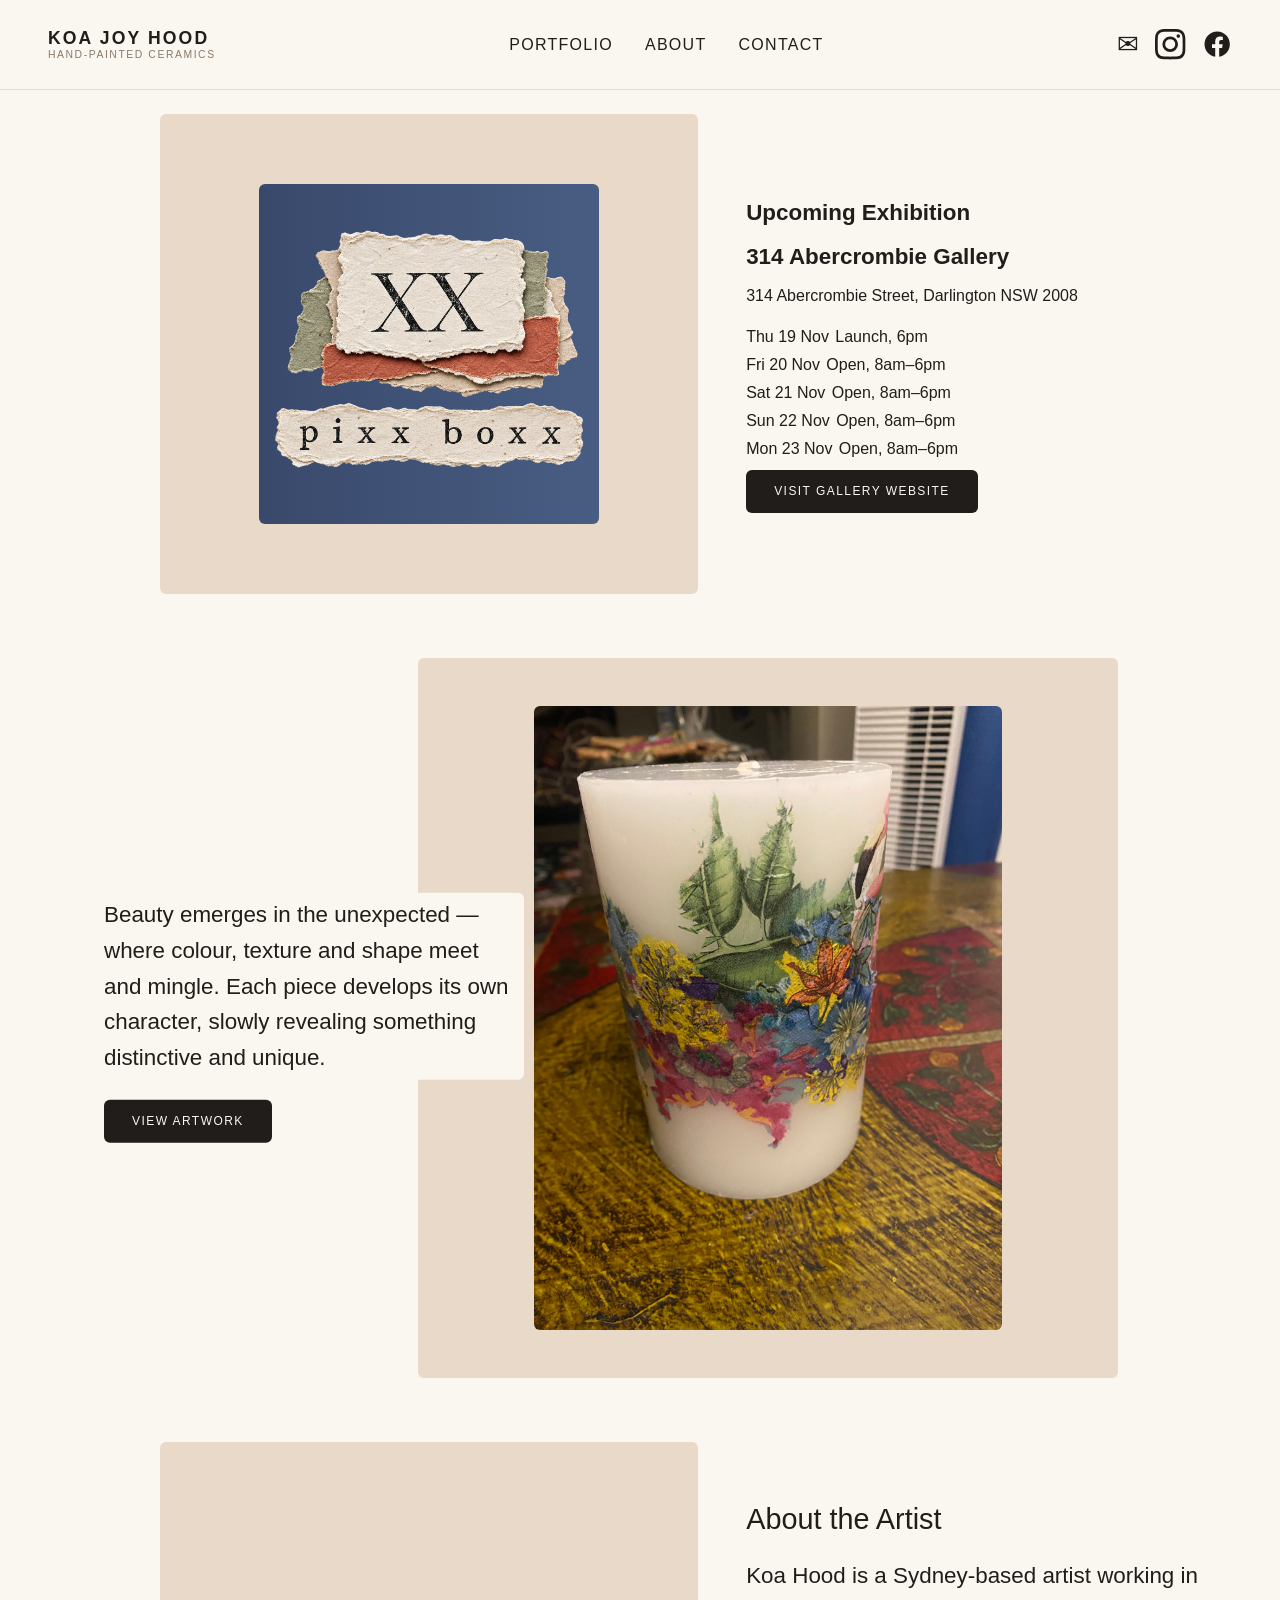
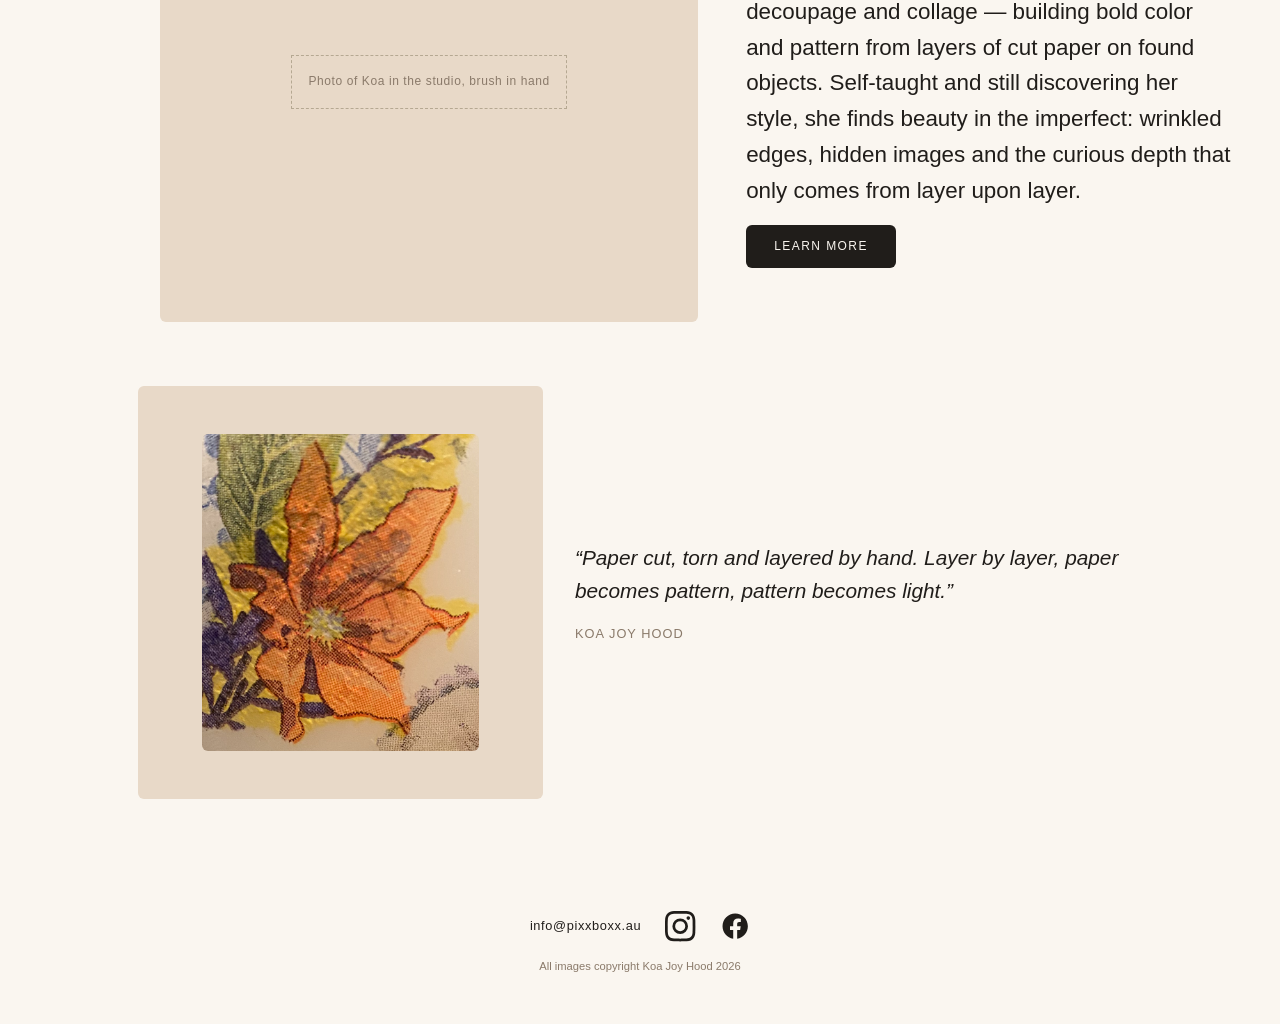
==== index.html @ f2d05441 "Align hero and about buttons with shared copy-stack styling Introduces a shared .copy-stack class fo" ====
<!DOCTYPE html>
<html lang="en">
<head>
  <meta charset="UTF-8">
  <meta name="viewport" content="width=device-width, initial-scale=1.0">
  <title>Koa Joy Hood | Ceramic Artist</title>
  <link rel="stylesheet" href="css/style.css">
  <link rel="stylesheet" href="css/style-rounded.css">
</head>
<body>

  <header class="site-header">
    <a class="logo" href="index.html">
      <span class="logo-name">Koa Joy Hood</span>
      <span class="logo-tagline">Hand-Painted Ceramics</span>
    </a>

    <nav class="main-nav">
      <a href="portfolio.html">Portfolio</a>
      <a href="about.html">About</a>
      <a href="contact.html">Contact</a>
    </nav>

    <div class="header-social">
      <a href="mailto:info@pixxboxx.au" aria-label="Email">✉</a>
      <a href="https://www.instagram.com/pixxboxx.art" target="_blank" rel="noopener" aria-label="Instagram"><svg viewBox="0 0 24 24" fill="currentColor" aria-hidden="true"><path d="M12 2.163c3.204 0 3.584.012 4.85.07 3.252.148 4.771 1.691 4.919 4.919.058 1.265.069 1.645.069 4.849 0 3.205-.012 3.584-.069 4.849-.149 3.225-1.664 4.771-4.919 4.919-1.266.058-1.644.07-4.85.07-3.204 0-3.584-.012-4.849-.07-3.26-.149-4.771-1.699-4.919-4.92-.058-1.265-.07-1.644-.07-4.849 0-3.204.013-3.583.07-4.849.149-3.227 1.664-4.771 4.919-4.919 1.266-.057 1.645-.069 4.849-.069zm0-2.163c-3.259 0-3.667.014-4.947.072-4.358.2-6.78 2.618-6.98 6.98-.059 1.281-.073 1.689-.073 4.948 0 3.259.014 3.668.072 4.948.2 4.358 2.618 6.78 6.98 6.98 1.281.058 1.689.072 4.948.072 3.259 0 3.668-.014 4.948-.072 4.354-.2 6.782-2.618 6.979-6.98.059-1.28.073-1.689.073-4.948 0-3.259-.014-3.667-.072-4.947-.196-4.354-2.617-6.78-6.979-6.98-1.281-.059-1.69-.073-4.949-.073zm0 5.838a6.162 6.162 0 1 0 0 12.324 6.162 6.162 0 0 0 0-12.324zm0 10.162a4 4 0 1 1 0-8 4 4 0 0 1 0 8zm6.406-11.845a1.44 1.44 0 1 0 0 2.88 1.44 1.44 0 0 0 0-2.88z"/></svg></a>
      <a href="#" aria-label="Facebook"><svg viewBox="0 0 24 24" fill="currentColor" aria-hidden="true"><path d="M22 12.061C22 6.505 17.523 2 12 2S2 6.505 2 12.061C2 17.083 5.657 21.245 10.438 22v-7.03H7.898v-2.909h2.54V9.845c0-2.522 1.492-3.915 3.777-3.915 1.094 0 2.238.197 2.238.197v2.476h-1.26c-1.243 0-1.63.775-1.63 1.57v1.888h2.773l-.443 2.909h-2.33V22C18.343 21.245 22 17.083 22 12.061z"/></svg></a>
    </div>

    <button class="menu-toggle" aria-label="Open menu">☰</button>
  </header>

  <main>

    <!-- Upcoming Exhibition -->
    <section class="show-strip">
      <div class="show-icon-box">
        <div class="show-icon-r1"></div>
        <img class="show-icon" src="images/koa_show_icon.png" alt="pixx boxx">
        <div class="r1-opacity-control" hidden>
          <label for="r1-opacity">R1 opacity</label>
          <span id="r1-opacity-value">0.89</span>
          <input type="range" id="r1-opacity" min="0" max="1" step="0.01" value="0.89">
        </div>
      </div>
      <div class="show-block">
        <h2>Upcoming Exhibition</h2>
        <p class="show-gallery">314 Abercrombie Gallery</p>
        <p class="show-address">314 Abercrombie Street, Darlington NSW 2008</p>
        <ul class="show-schedule">
          <li><span>Thu 19 Nov</span>Launch, 6pm</li>
          <li><span>Fri 20 Nov</span>Open, 8am–6pm</li>
          <li><span>Sat 21 Nov</span>Open, 8am–6pm</li>
          <li><span>Sun 22 Nov</span>Open, 8am–6pm</li>
          <li><span>Mon 23 Nov</span>Open, 8am–6pm</li>
        </ul>
        <a class="btn" href="https://314abercrombie.gallery/" target="_blank" rel="noopener">Visit Gallery Website</a>
      </div>
    </section>

    <!-- Hero -->
    <section class="hero">
      <div class="hero-image-wrap">
        <img class="hero-image" src="images/IMG_4206.jpeg" alt="Decoupage floral pattern on a ceramic jug by Koa Joy Hood">
      </div>
      <div class="hero-copy copy-stack">
        <p class="hero-tagline">Beauty emerges in the unexpected — where colour, texture and shape meet and mingle. Each piece develops its own character, slowly revealing something distinctive and unique.</p>
        <a class="btn" href="portfolio.html">View Artwork</a>
      </div>
    </section>

    <!-- About the Artist -->
    <section class="about-strip">
      <div class="about-image placeholder-image" data-placeholder="Photo of Koa in the studio, brush in hand"></div>
      <div class="about-copy copy-stack">
        <h2>About the Artist</h2>
        <p>Koa Hood is a Sydney-based artist working in decoupage and collage — building bold color and pattern from layers of cut paper on found objects. Self-taught and still discovering her style, she finds beauty in the imperfect: wrinkled edges, hidden images and the curious depth that only comes from layer upon layer.</p>
        <a class="btn" href="about.html">learn more</a>
      </div>
    </section>

    <!-- Pull quote -->
    <section class="quote-block">
      <div class="quote-image">
        <img src="images/detailed.png" alt="Detail shot of glaze and brushwork on ceramic by Koa Joy Hood">
      </div>
      <div class="quote-copy">
        <p class="quote-text">“Paper cut, torn and layered by hand. Layer by layer, paper becomes pattern, pattern becomes light.”</p>
        <p class="quote-attribution">Koa Joy Hood</p>
      </div>
    </section>

  </main>

  <footer class="site-footer">
    <nav class="footer-social">
      <a href="mailto:info@pixxboxx.au">info@pixxboxx.au</a>
      <a href="https://www.instagram.com/pixxboxx.art" target="_blank" rel="noopener" aria-label="Instagram"><svg viewBox="0 0 24 24" fill="currentColor" aria-hidden="true"><path d="M12 2.163c3.204 0 3.584.012 4.85.07 3.252.148 4.771 1.691 4.919 4.919.058 1.265.069 1.645.069 4.849 0 3.205-.012 3.584-.069 4.849-.149 3.225-1.664 4.771-4.919 4.919-1.266.058-1.644.07-4.85.07-3.204 0-3.584-.012-4.849-.07-3.26-.149-4.771-1.699-4.919-4.92-.058-1.265-.07-1.644-.07-4.849 0-3.204.013-3.583.07-4.849.149-3.227 1.664-4.771 4.919-4.919 1.266-.057 1.645-.069 4.849-.069zm0-2.163c-3.259 0-3.667.014-4.947.072-4.358.2-6.78 2.618-6.98 6.98-.059 1.281-.073 1.689-.073 4.948 0 3.259.014 3.668.072 4.948.2 4.358 2.618 6.78 6.98 6.98 1.281.058 1.689.072 4.948.072 3.259 0 3.668-.014 4.948-.072 4.354-.2 6.782-2.618 6.979-6.98.059-1.28.073-1.689.073-4.948 0-3.259-.014-3.667-.072-4.947-.196-4.354-2.617-6.78-6.979-6.98-1.281-.059-1.69-.073-4.949-.073zm0 5.838a6.162 6.162 0 1 0 0 12.324 6.162 6.162 0 0 0 0-12.324zm0 10.162a4 4 0 1 1 0-8 4 4 0 0 1 0 8zm6.406-11.845a1.44 1.44 0 1 0 0 2.88 1.44 1.44 0 0 0 0-2.88z"/></svg></a>
      <a href="#" aria-label="Facebook"><svg viewBox="0 0 24 24" fill="currentColor" aria-hidden="true"><path d="M22 12.061C22 6.505 17.523 2 12 2S2 6.505 2 12.061C2 17.083 5.657 21.245 10.438 22v-7.03H7.898v-2.909h2.54V9.845c0-2.522 1.492-3.915 3.777-3.915 1.094 0 2.238.197 2.238.197v2.476h-1.26c-1.243 0-1.63.775-1.63 1.57v1.888h2.773l-.443 2.909h-2.33V22C18.343 21.245 22 17.083 22 12.061z"/></svg></a>
    </nav>

    <p class="copyright">All images copyright Koa Joy Hood 2026</p>
  </footer>

  <script src="js/main.js"></script>
</body>
</html>
---- css/style.css ----
:root {
  --ink: #201d1a;
  --cream: #faf6f0;
  --clay: #b5673d;
  --clay-light: #e8d9c8;
  --line: #e2dcd3;
  --colr1: rgb(40, 64, 106);
}

* {
  margin: 0;
  padding: 0;
  box-sizing: border-box;
}

body {
  font-family: -apple-system, BlinkMacSystemFont, "Helvetica Neue", Arial, sans-serif;
  color: var(--ink);
  background: var(--cream);
  line-height: 1.6;
}

a {
  color: inherit;
  text-decoration: none;
}

img {
  max-width: 100%;
  display: block;
}

/* Placeholder image blocks — swap these sections for real <img> tags */
.placeholder-image {
  background: linear-gradient(135deg, var(--clay-light), var(--line));
  display: flex;
  align-items: center;
  justify-content: center;
  position: relative;
  min-height: 200px;
}

.placeholder-image::after {
  content: attr(data-placeholder);
  font-size: 0.75rem;
  letter-spacing: 0.05em;
  color: #8a7a6a;
  text-align: center;
  padding: 1rem;
  border: 1px dashed #b5a892;
}

/* Header */
.site-header {
  position: sticky;
  top: 0;
  z-index: 10;
  display: flex;
  align-items: center;
  justify-content: space-between;
  padding: 1.5rem 3rem;
  background: var(--cream);
  border-bottom: 1px solid var(--line);
  flex-wrap: wrap;
}

.logo {
  display: flex;
  flex-direction: column;
  line-height: 1.2;
}

.logo-name {
  font-size: 1.1rem;
  font-weight: 600;
  letter-spacing: 0.12em;
  text-transform: uppercase;
}

.logo-tagline {
  font-size: 0.65rem;
  letter-spacing: 0.15em;
  text-transform: uppercase;
  color: #8a7a6a;
}

.main-nav {
  display: flex;
  gap: 2rem;
}

.main-nav a {
  font-size: 1rem;
  letter-spacing: 0.08em;
  text-transform: uppercase;
}

.main-nav a:hover {
  color: var(--clay);
}

.header-social {
  display: flex;
  align-items: center;
  gap: 1rem;
  font-size: 1.6rem;
}

.header-social svg {
  width: 1.9rem;
  height: 1.9rem;
  display: block;
}

.menu-toggle {
  display: none;
  background: none;
  border: none;
  font-size: 1.3rem;
  cursor: pointer;
}

/* Show strip */
.show-strip {
  display: grid;
  grid-template-columns: 1.2fr 1fr;
  min-height: 480px;
  margin-top: 1.5rem;
}

.show-icon-box {
  position: relative;
  min-height: 320px;
  max-width: 700px;
  margin-left: 10rem;
  background: var(--clay-light);
  display: flex;
  align-items: center;
  justify-content: center;
}

.show-icon-r1 {
  position: absolute;
  top: 50%;
  left: 50%;
  transform: translate(-50%, -50%);
  width: 340px;
  height: 340px;
  background: linear-gradient(to right, rgb(35, 55, 96), rgb(53, 78, 122));
  opacity: 0.89;
  z-index: 0;
}

.r1-opacity-control {
  position: absolute;
  z-index: 2;
  left: 50%;
  bottom: 0.75rem;
  transform: translateX(-50%);
  display: flex;
  align-items: center;
  gap: 0.5rem;
  padding: 0.35rem 0.75rem;
  background: rgba(255, 255, 255, 0.75);
  border-radius: 6px;
  font-size: 0.75rem;
  color: var(--ink);
}

.r1-opacity-control[hidden] {
  display: none;
}

#r1-opacity-value {
  min-width: 2.2em;
  text-align: right;
  font-variant-numeric: tabular-nums;
}

.show-icon {
  position: relative;
  z-index: 1;
  width: 340px;
  height: auto;
}

/* Hero */
.hero {
  position: relative;
  margin-top: 4rem;
}

.hero-image-wrap {
  height: 80vh;
  min-height: 420px;
  max-width: 700px;
  margin: 0 auto 0 calc(50% - 350px + 8rem);
  padding: 3rem 4rem;
  box-sizing: border-box;
  background: var(--clay-light);
  display: flex;
  align-items: center;
  justify-content: center;
}

.hero-image {
  max-width: 100%;
  max-height: 100%;
  width: auto;
  height: auto;
  object-fit: contain;
}

.copy-stack {
  display: flex;
  flex-direction: column;
  align-items: flex-start;
}

.hero-copy {
  position: absolute;
  left: 6.5rem;
  top: 50%;
  transform: translateY(-50%);
  max-width: 420px;
  color: var(--ink);
}

.hero-tagline {
  font-size: 1.4rem;
  font-weight: 300;
  margin-bottom: 1.25rem;
  margin-left: -0.5rem;
  background: var(--cream);
  padding: 0.25rem 0.5rem;
  display: inline;
  box-decoration-break: clone;
  -webkit-box-decoration-break: clone;
}

.btn {
  display: inline-block;
  padding: 0.75rem 1.75rem;
  background: var(--ink);
  color: var(--cream);
  font-size: 0.75rem;
  letter-spacing: 0.12em;
  text-transform: uppercase;
}

.btn:hover {
  background: var(--clay);
}

/* About strip */
.about-strip {
  display: grid;
  grid-template-columns: 1.2fr 1fr;
  min-height: 480px;
  margin-top: 4rem;
}

.about-image {
  min-height: 320px;
  max-width: 700px;
  margin-left: 10rem;
  background: var(--clay-light);
}

.about-copy {
  justify-content: center;
  gap: 1rem;
  padding: 3rem;
}

.about-copy h2 {
  font-size: 1.8rem;
  font-weight: 400;
}

.about-copy p {
  font-size: 1.4rem;
  font-weight: 300;
}

.text-link {
  text-decoration: underline;
  font-size: 0.85rem;
  letter-spacing: 0.05em;
}

.show-block {
  display: flex;
  flex-direction: column;
  justify-content: center;
  gap: 0.5rem;
  text-align: left;
  padding: 3rem;
}

.show-block h2 {
  font-size: 1.4rem;
  font-weight: 700;
}

.show-gallery {
  font-size: 1.4rem;
  font-weight: 700;
}

.show-address {
  font-size: 1rem;
  font-weight: 300;
}

.show-schedule {
  list-style: none;
  display: flex;
  flex-direction: column;
  gap: 0.15rem;
  margin: 0.5rem 0 0;
  font-size: 1rem;
  font-weight: 300;
}

.show-schedule li span {
  font-weight: 300;
  margin-right: 0.4rem;
}

.show-block .btn {
  display: block;
  width: fit-content;
}

/* Quote block */
.quote-block {
  display: grid;
  grid-template-columns: 1fr 1.4fr;
  align-items: center;
  gap: 2rem;
  padding: 4rem 3rem;
  max-width: 1100px;
  margin: 0 auto;
}

.quote-image {
  min-height: 260px;
  max-width: 700px;
  padding: 3rem 4rem;
  box-sizing: border-box;
  background: var(--clay-light);
  display: flex;
  align-items: center;
  justify-content: center;
}

.quote-image img {
  display: block;
  max-width: 100%;
  max-height: 100%;
  width: auto;
  height: auto;
  object-fit: contain;
}

.quote-text {
  font-size: 1.3rem;
  font-weight: 300;
  font-style: italic;
  margin-bottom: 1rem;
}

.quote-attribution {
  font-size: 0.8rem;
  letter-spacing: 0.08em;
  text-transform: uppercase;
  color: #8a7a6a;
}

/* Newsletter */
.newsletter {
  text-align: center;
  padding: 4rem 2rem;
  background: var(--clay-light);
}

.newsletter h2 {
  font-size: 1.6rem;
  font-weight: 400;
  margin-bottom: 0.75rem;
}

.newsletter p {
  max-width: 480px;
  margin: 0 auto 2rem;
  color: #5c5044;
}

.newsletter-form {
  display: flex;
  flex-wrap: wrap;
  justify-content: center;
  gap: 0.75rem;
  max-width: 640px;
  margin: 0 auto;
}

.newsletter-form input {
  flex: 1 1 160px;
  padding: 0.75rem 1rem;
  border: 1px solid var(--line);
  background: var(--cream);
  font-size: 0.85rem;
}

.newsletter-form button {
  flex: 1 1 100%;
  padding: 0.85rem 1.75rem;
  background: var(--ink);
  color: var(--cream);
  border: none;
  font-size: 0.75rem;
  letter-spacing: 0.12em;
  text-transform: uppercase;
  cursor: pointer;
}

.newsletter-form button:hover {
  background: var(--clay);
}

/* Footer */
.site-footer {
  padding: 3rem;
  text-align: center;
}

.site-footer h3 {
  font-size: 1rem;
  font-weight: 500;
  letter-spacing: 0.08em;
  text-transform: uppercase;
  margin-bottom: 1.5rem;
}

.footer-social {
  display: flex;
  justify-content: center;
  align-items: center;
  gap: 1.5rem;
  font-size: 0.8rem;
  letter-spacing: 0.05em;
  margin-bottom: 1rem;
}

.footer-social svg {
  width: 1.9rem;
  height: 1.9rem;
  display: block;
}

.footer-social a:hover {
  color: var(--clay);
}

.copyright {
  font-size: 0.7rem;
  color: #8a7a6a;
}

/* Portfolio grid */
.about-page {
  max-width: 680px;
  margin: 0 auto;
  padding: 4rem 2rem 6rem;
}

.about-page h1 {
  font-size: 2rem;
  font-weight: 400;
  margin-bottom: 2rem;
  text-align: center;
}

.about-page p {
  color: #5c5044;
  margin-bottom: 1.25rem;
}

.about-page p:last-child {
  margin-bottom: 0;
}

.contact-page {
  max-width: 560px;
  margin: 0 auto;
  padding: 5rem 2rem 6rem;
  text-align: center;
}

.contact-page h1 {
  font-size: 2rem;
  font-weight: 400;
  margin-bottom: 1rem;
}

.contact-page p {
  color: #5c5044;
  margin-bottom: 2rem;
}

.contact-email {
  display: inline-block;
  padding: 1rem 2.5rem;
  background: var(--ink);
  color: var(--cream);
  font-size: 0.95rem;
  letter-spacing: 0.04em;
}

.contact-email:hover {
  background: var(--clay);
}

.contact-note {
  margin-top: 2rem;
  font-size: 0.85rem;
  color: #8a7d6d;
}

.portfolio-intro {
  max-width: 640px;
  margin: 0 auto;
  padding: 4rem 2rem 2rem;
  text-align: center;
}

.portfolio-intro h1 {
  font-size: 2rem;
  font-weight: 400;
  margin-bottom: 0.75rem;
}

.portfolio-intro p {
  color: #5c5044;
}

.portfolio-grid {
  display: grid;
  grid-template-columns: repeat(3, 1fr);
  gap: 0.5rem;
  padding: 2rem 3rem 5rem;
}

.portfolio-item {
  border: none;
  padding: 0;
  cursor: pointer;
  background: var(--clay-light);
  aspect-ratio: 1 / 1;
  overflow: hidden;
}

.portfolio-item img {
  width: 100%;
  height: 100%;
  object-fit: cover;
  transition: transform 0.3s ease;
}

.portfolio-item:hover img {
  transform: scale(1.05);
}

/* Lightbox */
.lightbox {
  position: fixed;
  inset: 0;
  z-index: 100;
  background: rgba(32, 29, 26, 0.95);
  display: flex;
  align-items: center;
  justify-content: center;
}

.lightbox[hidden] {
  display: none;
}

.lightbox-image {
  max-width: 85vw;
  max-height: 85vh;
  width: auto;
  height: auto;
  object-fit: contain;
}

.lightbox-close,
.lightbox-prev,
.lightbox-next {
  position: absolute;
  background: none;
  border: none;
  color: var(--cream);
  cursor: pointer;
  line-height: 1;
}

.lightbox-close {
  top: 1.5rem;
  right: 2rem;
  font-size: 1.75rem;
}

.lightbox-prev,
.lightbox-next {
  top: 50%;
  transform: translateY(-50%);
  font-size: 3rem;
  padding: 0 1rem;
}

.lightbox-prev {
  left: 0.5rem;
}

.lightbox-next {
  right: 0.5rem;
}

.lightbox-close:hover,
.lightbox-prev:hover,
.lightbox-next:hover {
  color: var(--clay);
}

.lightbox-count {
  position: absolute;
  bottom: 1.5rem;
  left: 50%;
  transform: translateX(-50%);
  color: var(--cream);
  font-size: 0.75rem;
  letter-spacing: 0.1em;
  text-transform: uppercase;
}

/* Responsive */
@media (max-width: 900px) {
  .show-strip,
  .about-strip,
  .quote-block {
    grid-template-columns: 1fr;
  }
}

@media (max-width: 600px) {
  .portfolio-grid {
    grid-template-columns: repeat(2, 1fr);
    padding: 1.5rem;
  }

  .lightbox-prev,
  .lightbox-next {
    font-size: 2rem;
  }
}

@media (max-width: 700px) {
  .main-nav,
  .header-social {
    display: none;
  }

  .menu-toggle {
    display: block;
  }

  .site-header {
    padding: 1.25rem 1.5rem;
  }

  .hero-copy {
    left: 1.5rem;
    right: 1.5rem;
    top: auto;
    bottom: 1.5rem;
    transform: none;
    max-width: none;
  }
}
---- css/style-rounded.css ----
/* Rounded-corners variant — softens the right-angle boxes from style.css.
   Loaded after style.css so these overrides win.
   All rounded elements share the same 6px radius. */

.hero-image-wrap {
  border-radius: 6px;
  overflow: hidden;
}

.hero-image {
  border-radius: 6px;
}

.hero-tagline {
  border-radius: 6px;
}

.show-icon-box {
  border-radius: 6px;
  overflow: hidden;
}

.show-icon-r1 {
  border-radius: 6px;
}

.about-image {
  border-radius: 6px;
  overflow: hidden;
}

.quote-image {
  border-radius: 6px;
  overflow: hidden;
}

.quote-image img {
  border-radius: 6px;
}

.btn {
  border-radius: 6px;
}

.newsletter-form input {
  border-radius: 6px;
}

.newsletter-form button {
  border-radius: 6px;
}

.portfolio-item {
  border-radius: 6px;
}

.lightbox-image {
  border-radius: 6px;
}
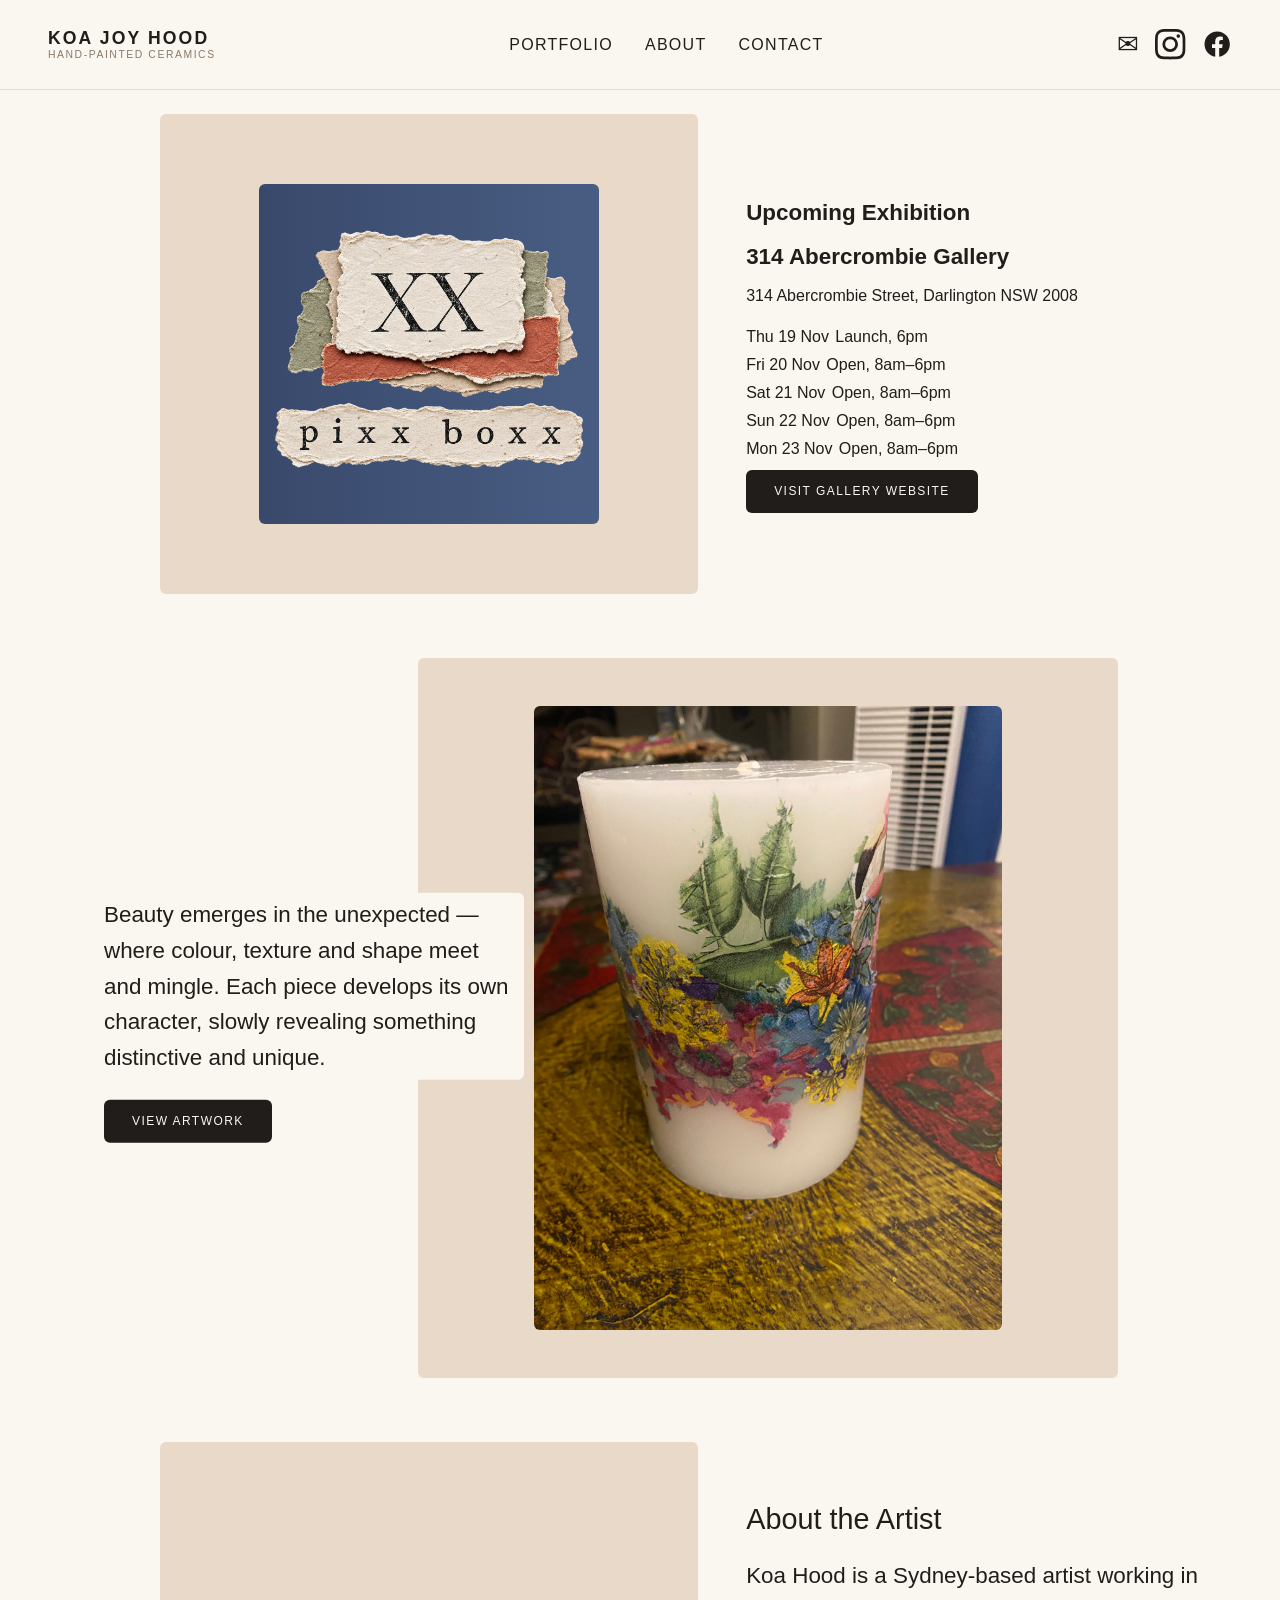
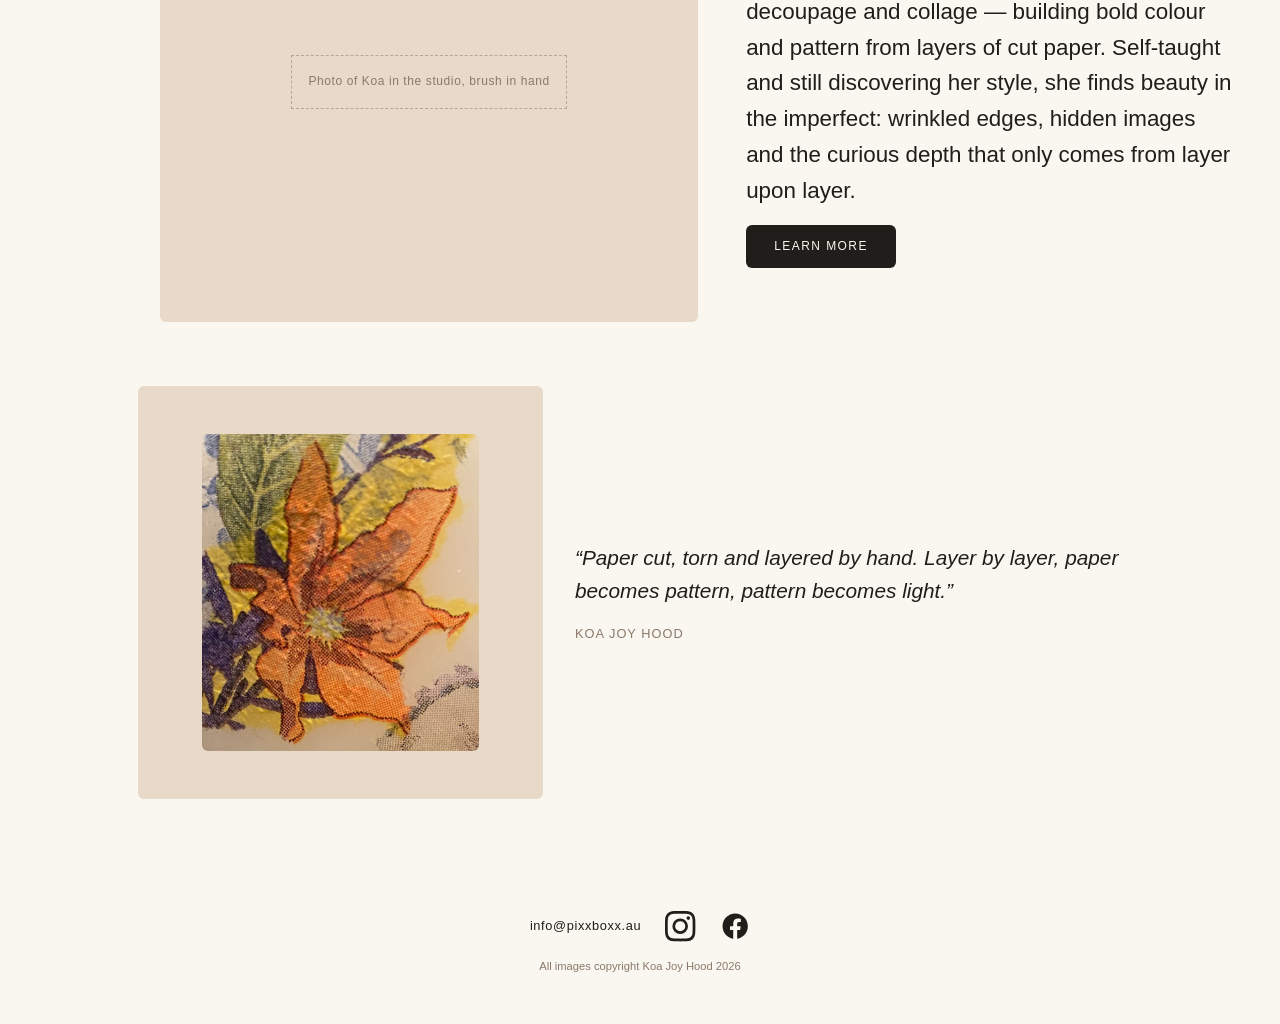
==== commit 7460edfb: "Trim "on found objects" and use Australian spelling of colour Co-Authored-By: Claude Sonnet 5 <norep" ====
--- a/index.html
+++ b/index.html
@@ -74,7 +74,7 @@
       <div class="about-image placeholder-image" data-placeholder="Photo of Koa in the studio, brush in hand"></div>
       <div class="about-copy copy-stack">
         <h2>About the Artist</h2>
-        <p>Koa Hood is a Sydney-based artist working in decoupage and collage — building bold color and pattern from layers of cut paper on found objects. Self-taught and still discovering her style, she finds beauty in the imperfect: wrinkled edges, hidden images and the curious depth that only comes from layer upon layer.</p>
+        <p>Koa Hood is a Sydney-based artist working in decoupage and collage — building bold colour and pattern from layers of cut paper. Self-taught and still discovering her style, she finds beauty in the imperfect: wrinkled edges, hidden images and the curious depth that only comes from layer upon layer.</p>
         <a class="btn" href="about.html">learn more</a>
       </div>
     </section>
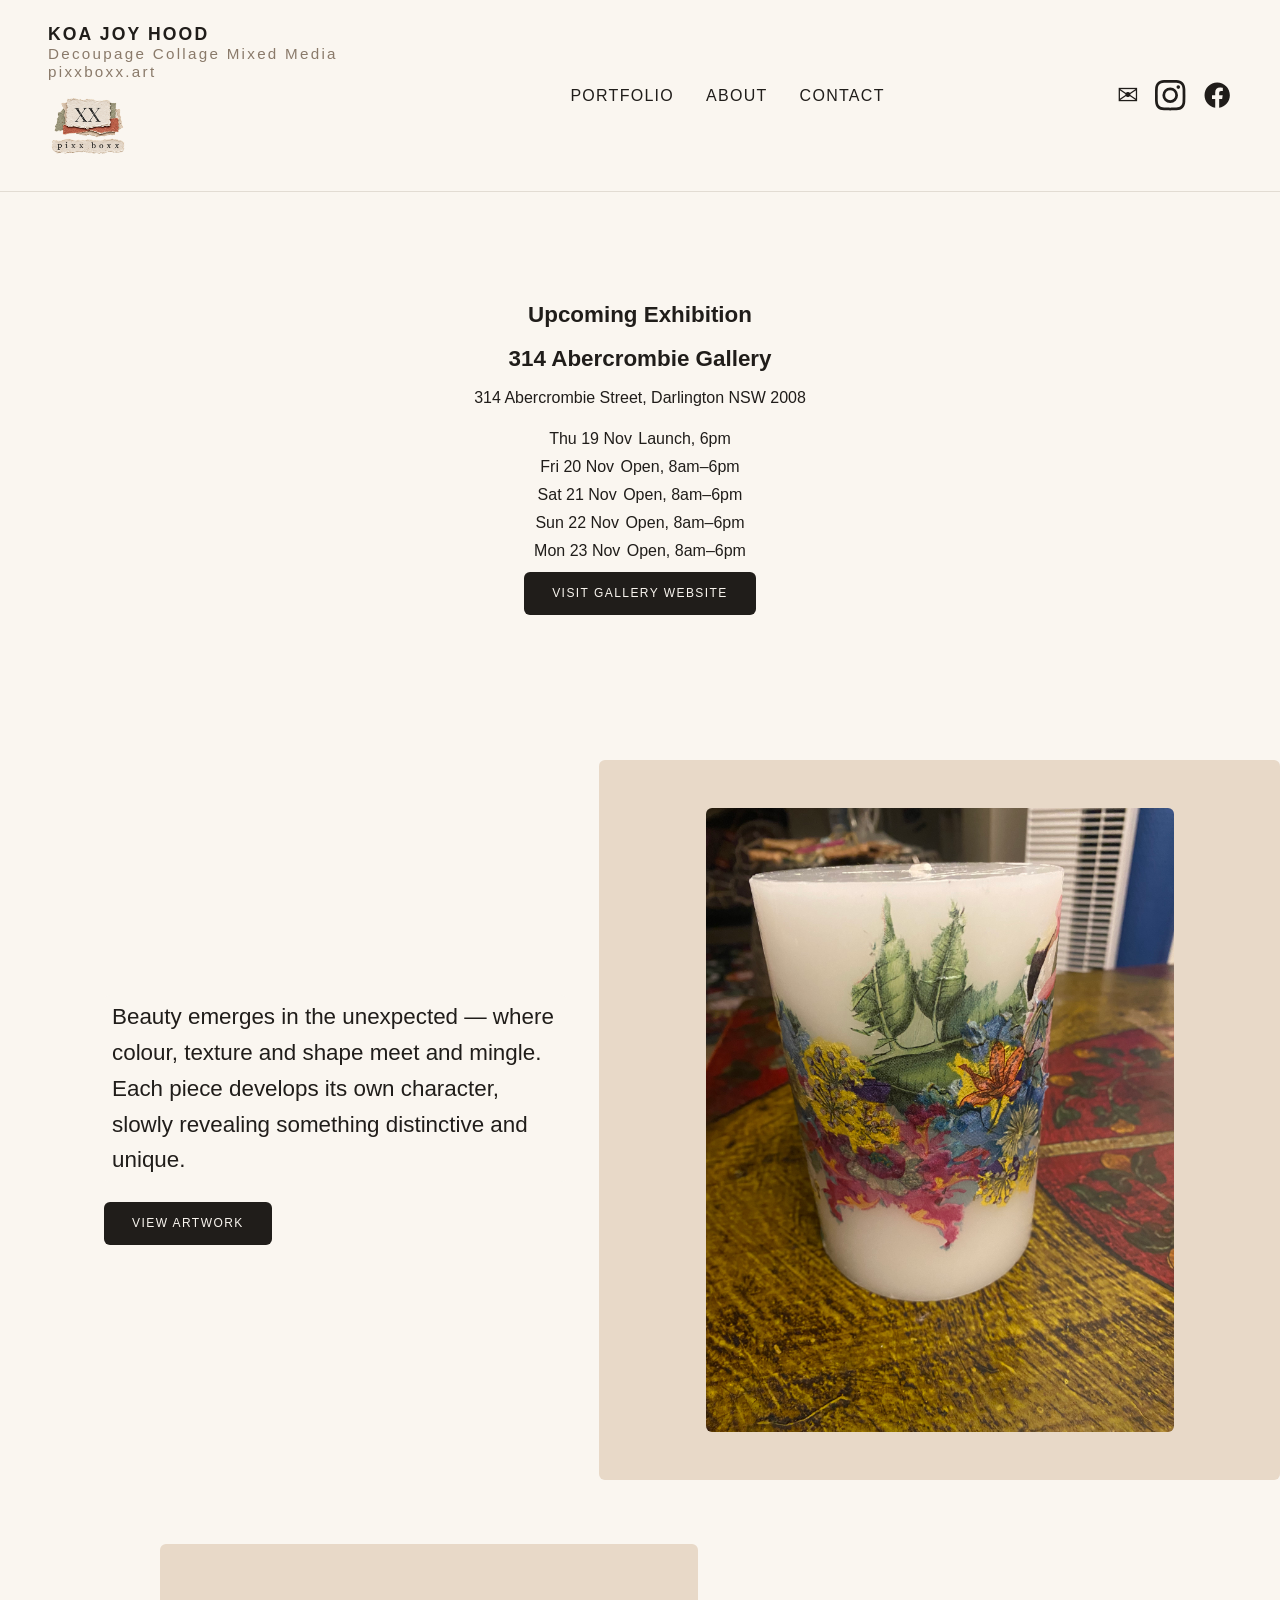
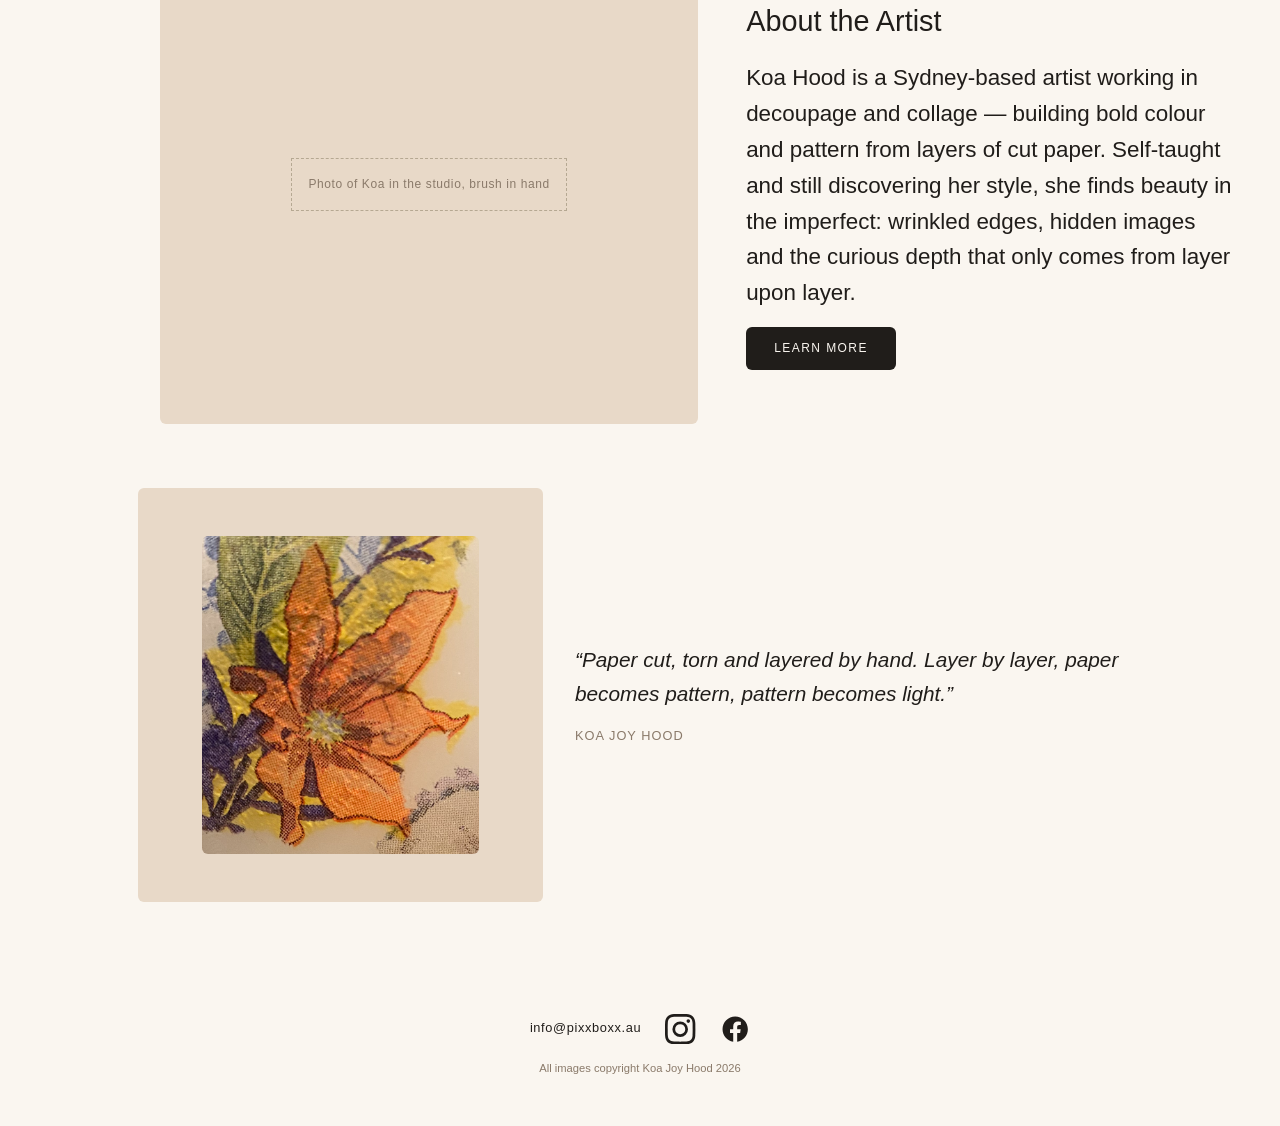
==== commit 96f2b85c: "Enlarge header logo, add logo to remaining pages, update tagline; temporarily hide exhibition icon b" ====
--- a/index.html
+++ b/index.html
@@ -12,7 +12,9 @@
   <header class="site-header">
     <a class="logo" href="index.html">
       <span class="logo-name">Koa Joy Hood</span>
-      <span class="logo-tagline">Hand-Painted Ceramics</span>
+      <span class="logo-tagline">Decoupage Collage Mixed Media</span>
+      <span class="logo-tagline">pixxboxx.art</span>
+      <img class="logo-icon" src="images/koa_show_icon.png" alt="Koa Joy Hood icon">
     </a>
 
     <nav class="main-nav">
@@ -33,7 +35,8 @@
   <main>
 
     <!-- Upcoming Exhibition -->
-    <section class="show-strip">
+    <section class="show-strip no-icon">
+      <!-- Icon box temporarily disabled. To restore: uncomment this block and remove the "no-icon" class above.
       <div class="show-icon-box">
         <div class="show-icon-r1"></div>
         <img class="show-icon" src="images/koa_show_icon.png" alt="pixx boxx">
@@ -43,6 +46,7 @@
           <input type="range" id="r1-opacity" min="0" max="1" step="0.01" value="0.89">
         </div>
       </div>
+      -->
       <div class="show-block">
         <h2>Upcoming Exhibition</h2>
         <p class="show-gallery">314 Abercrombie Gallery</p>
--- a/css/style.css
+++ b/css/style.css
@@ -78,10 +78,16 @@
 }
 
 .logo-tagline {
-  font-size: 0.65rem;
+  font-size: 0.95rem;
   letter-spacing: 0.15em;
-  text-transform: uppercase;
   color: #8a7a6a;
+}
+
+.logo-icon {
+  width: 80px;
+  height: 80px;
+  object-fit: cover;
+  margin-top: 0.35rem;
 }
 
 .main-nav {
@@ -184,17 +190,36 @@
   height: auto;
 }
 
+/* Temporary: while .show-icon-box is commented out in index.html, collapse
+   the show-strip to a single centered column. Remove this rule (and the
+   "no-icon" class on the section) when the icon box is restored. */
+.show-strip.no-icon {
+  grid-template-columns: 1fr;
+  justify-items: center;
+}
+
+.show-strip.no-icon .show-block {
+  align-items: center;
+  text-align: center;
+  max-width: 640px;
+}
+
 /* Hero */
 .hero {
-  position: relative;
+  display: grid;
+  grid-template-columns: 1fr 1.2fr;
+  align-items: center;
+  gap: 2rem;
   margin-top: 4rem;
 }
 
 .hero-image-wrap {
+  grid-column: 2;
+  grid-row: 1;
+  min-width: 0;
   height: 80vh;
   min-height: 420px;
   max-width: 700px;
-  margin: 0 auto 0 calc(50% - 350px + 8rem);
   padding: 3rem 4rem;
   box-sizing: border-box;
   background: var(--clay-light);
@@ -218,11 +243,10 @@
 }
 
 .hero-copy {
-  position: absolute;
-  left: 6.5rem;
-  top: 50%;
-  transform: translateY(-50%);
-  max-width: 420px;
+  grid-column: 1;
+  grid-row: 1;
+  min-width: 0;
+  padding-left: 6.5rem;
   color: var(--ink);
 }
 
@@ -230,7 +254,6 @@
   font-size: 1.4rem;
   font-weight: 300;
   margin-bottom: 1.25rem;
-  margin-left: -0.5rem;
   background: var(--cream);
   padding: 0.25rem 0.5rem;
   display: inline;
@@ -261,6 +284,7 @@
 }
 
 .about-image {
+  min-width: 0;
   min-height: 320px;
   max-width: 700px;
   margin-left: 10rem;
@@ -268,6 +292,7 @@
 }
 
 .about-copy {
+  min-width: 0;
   justify-content: center;
   gap: 1rem;
   padding: 3rem;
@@ -345,6 +370,7 @@
 }
 
 .quote-image {
+  min-width: 0;
   min-height: 260px;
   max-width: 700px;
   padding: 3rem 4rem;
@@ -362,6 +388,10 @@
   width: auto;
   height: auto;
   object-fit: contain;
+}
+
+.quote-copy {
+  min-width: 0;
 }
 
 .quote-text {
@@ -681,12 +711,12 @@
     padding: 1.25rem 1.5rem;
   }
 
+  .hero {
+    grid-template-columns: 1fr;
+  }
+
   .hero-copy {
-    left: 1.5rem;
-    right: 1.5rem;
-    top: auto;
-    bottom: 1.5rem;
-    transform: none;
+    padding-left: 1.5rem;
     max-width: none;
   }
 }
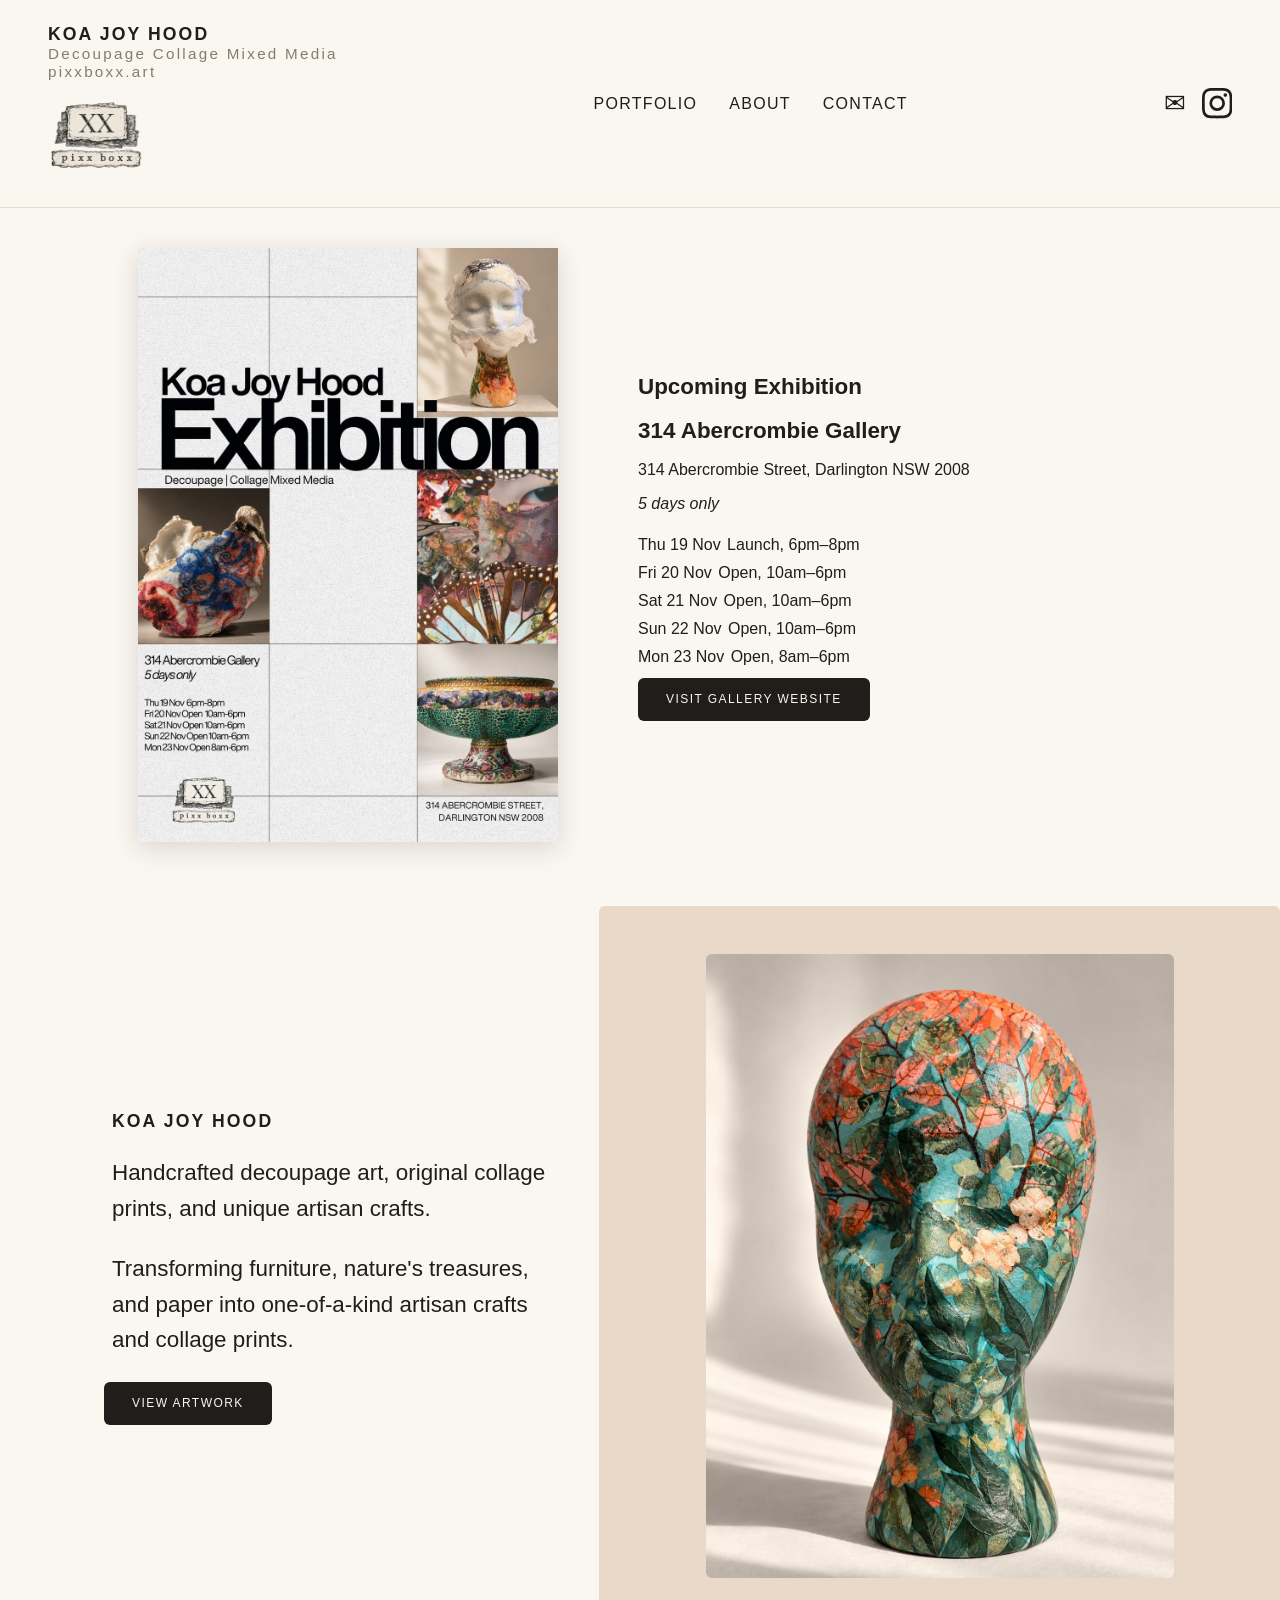
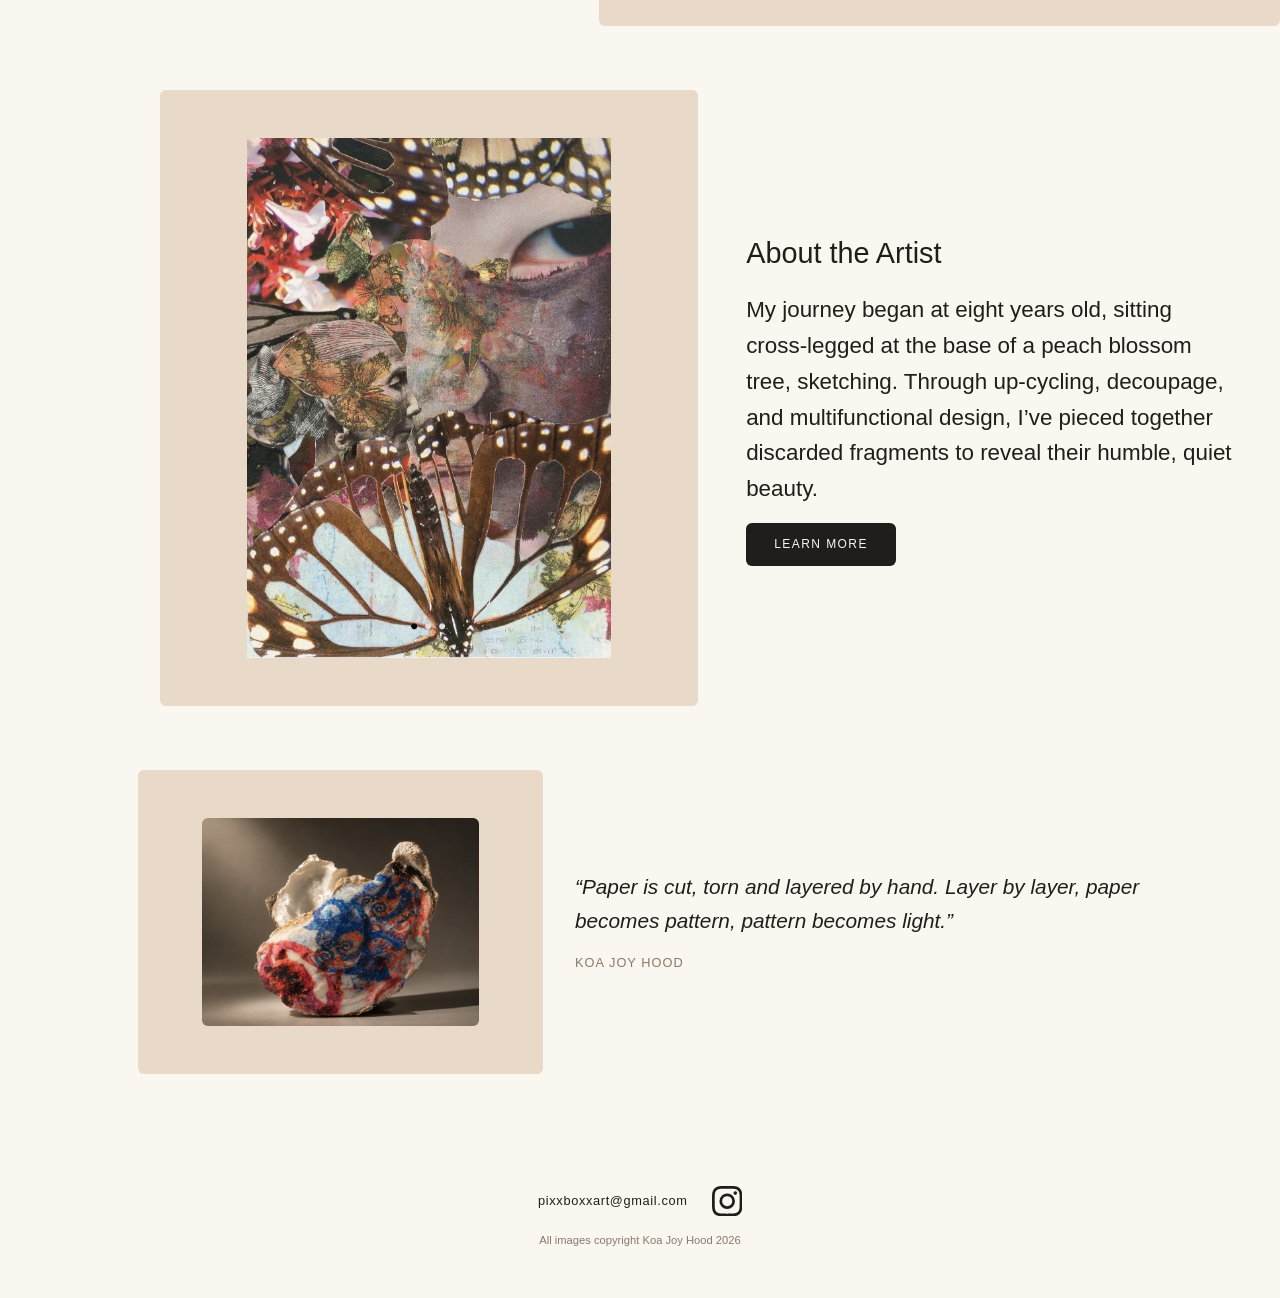
==== commit b3291f27: "v2: Koa's requested changes (new works, logo, exhibition poster, About, socials, SEO) - Replace all " ====
--- a/index.html
+++ b/index.html
@@ -3,7 +3,14 @@
 <head>
   <meta charset="UTF-8">
   <meta name="viewport" content="width=device-width, initial-scale=1.0">
-  <title>Koa Joy Hood | Ceramic Artist</title>
+  <title>Koa Joy Hood | Decoupage Artist</title>
+  <meta name="description" content="Koa Joy Hood, decoupage artist. Handcrafted decoupage art, original collage prints and unique artisan crafts, transforming furniture, nature's treasures and paper into one-of-a-kind pieces.">
+  <meta property="og:type" content="website">
+  <meta property="og:title" content="Koa Joy Hood | Decoupage Artist">
+  <meta property="og:description" content="Koa Joy Hood, decoupage artist. Handcrafted decoupage art, original collage prints and unique artisan crafts, transforming furniture, nature's treasures and paper into one-of-a-kind pieces.">
+  <meta property="og:url" content="https://pixxboxx.art/">
+  <meta property="og:image" content="https://pixxboxx.art/images/the-world-is-your-oyster.jpg">
+  <link rel="canonical" href="https://pixxboxx.art/">
   <link rel="stylesheet" href="css/style.css">
   <link rel="stylesheet" href="css/style-rounded.css">
 </head>
@@ -14,7 +21,7 @@
       <span class="logo-name">Koa Joy Hood</span>
       <span class="logo-tagline">Decoupage Collage Mixed Media</span>
       <span class="logo-tagline">pixxboxx.art</span>
-      <img class="logo-icon" src="images/koa_show_icon.png" alt="Koa Joy Hood icon">
+      <img class="logo-icon" src="images/pixxboxx-logo.jpg" alt="pixx boxx logo stamp">
     </a>
 
     <nav class="main-nav">
@@ -24,9 +31,8 @@
     </nav>
 
     <div class="header-social">
-      <a href="mailto:info@pixxboxx.au" aria-label="Email">✉</a>
-      <a href="https://www.instagram.com/pixxboxx.art" target="_blank" rel="noopener" aria-label="Instagram"><svg viewBox="0 0 24 24" fill="currentColor" aria-hidden="true"><path d="M12 2.163c3.204 0 3.584.012 4.85.07 3.252.148 4.771 1.691 4.919 4.919.058 1.265.069 1.645.069 4.849 0 3.205-.012 3.584-.069 4.849-.149 3.225-1.664 4.771-4.919 4.919-1.266.058-1.644.07-4.85.07-3.204 0-3.584-.012-4.849-.07-3.26-.149-4.771-1.699-4.919-4.92-.058-1.265-.07-1.644-.07-4.849 0-3.204.013-3.583.07-4.849.149-3.227 1.664-4.771 4.919-4.919 1.266-.057 1.645-.069 4.849-.069zm0-2.163c-3.259 0-3.667.014-4.947.072-4.358.2-6.78 2.618-6.98 6.98-.059 1.281-.073 1.689-.073 4.948 0 3.259.014 3.668.072 4.948.2 4.358 2.618 6.78 6.98 6.98 1.281.058 1.689.072 4.948.072 3.259 0 3.668-.014 4.948-.072 4.354-.2 6.782-2.618 6.979-6.98.059-1.28.073-1.689.073-4.948 0-3.259-.014-3.667-.072-4.947-.196-4.354-2.617-6.78-6.979-6.98-1.281-.059-1.69-.073-4.949-.073zm0 5.838a6.162 6.162 0 1 0 0 12.324 6.162 6.162 0 0 0 0-12.324zm0 10.162a4 4 0 1 1 0-8 4 4 0 0 1 0 8zm6.406-11.845a1.44 1.44 0 1 0 0 2.88 1.44 1.44 0 0 0 0-2.88z"/></svg></a>
-      <a href="#" aria-label="Facebook"><svg viewBox="0 0 24 24" fill="currentColor" aria-hidden="true"><path d="M22 12.061C22 6.505 17.523 2 12 2S2 6.505 2 12.061C2 17.083 5.657 21.245 10.438 22v-7.03H7.898v-2.909h2.54V9.845c0-2.522 1.492-3.915 3.777-3.915 1.094 0 2.238.197 2.238.197v2.476h-1.26c-1.243 0-1.63.775-1.63 1.57v1.888h2.773l-.443 2.909h-2.33V22C18.343 21.245 22 17.083 22 12.061z"/></svg></a>
+      <a href="mailto:pixxboxxart@gmail.com" aria-label="Email">✉</a>
+      <a href="https://www.instagram.com/pixxboxx.art" target="_blank" rel="noopener" aria-label="Instagram @pixxboxx.art"><svg viewBox="0 0 24 24" fill="currentColor" aria-hidden="true"><path d="M12 2.163c3.204 0 3.584.012 4.85.07 3.252.148 4.771 1.691 4.919 4.919.058 1.265.069 1.645.069 4.849 0 3.205-.012 3.584-.069 4.849-.149 3.225-1.664 4.771-4.919 4.919-1.266.058-1.644.07-4.85.07-3.204 0-3.584-.012-4.849-.07-3.26-.149-4.771-1.699-4.919-4.92-.058-1.265-.07-1.644-.07-4.849 0-3.204.013-3.583.07-4.849.149-3.227 1.664-4.771 4.919-4.919 1.266-.057 1.645-.069 4.849-.069zm0-2.163c-3.259 0-3.667.014-4.947.072-4.358.2-6.78 2.618-6.98 6.98-.059 1.281-.073 1.689-.073 4.948 0 3.259.014 3.668.072 4.948.2 4.358 2.618 6.78 6.98 6.98 1.281.058 1.689.072 4.948.072 3.259 0 3.668-.014 4.948-.072 4.354-.2 6.782-2.618 6.979-6.98.059-1.28.073-1.689.073-4.948 0-3.259-.014-3.667-.072-4.947-.196-4.354-2.617-6.78-6.979-6.98-1.281-.059-1.69-.073-4.949-.073zm0 5.838a6.162 6.162 0 1 0 0 12.324 6.162 6.162 0 0 0 0-12.324zm0 10.162a4 4 0 1 1 0-8 4 4 0 0 1 0 8zm6.406-11.845a1.44 1.44 0 1 0 0 2.88 1.44 1.44 0 0 0 0-2.88z"/></svg></a>
     </div>
 
     <button class="menu-toggle" aria-label="Open menu">☰</button>
@@ -35,27 +41,20 @@
   <main>
 
     <!-- Upcoming Exhibition -->
-    <section class="show-strip no-icon">
-      <!-- Icon box temporarily disabled. To restore: uncomment this block and remove the "no-icon" class above.
-      <div class="show-icon-box">
-        <div class="show-icon-r1"></div>
-        <img class="show-icon" src="images/koa_show_icon.png" alt="pixx boxx">
-        <div class="r1-opacity-control" hidden>
-          <label for="r1-opacity">R1 opacity</label>
-          <span id="r1-opacity-value">0.89</span>
-          <input type="range" id="r1-opacity" min="0" max="1" step="0.01" value="0.89">
-        </div>
+    <section class="show-strip with-poster">
+      <div class="show-poster">
+        <img src="images/exhibition-poster.jpg" alt="Poster for Koa Joy Hood's exhibition at 314 Abercrombie Gallery, 19 to 23 November">
       </div>
-      -->
       <div class="show-block">
         <h2>Upcoming Exhibition</h2>
         <p class="show-gallery">314 Abercrombie Gallery</p>
         <p class="show-address">314 Abercrombie Street, Darlington NSW 2008</p>
+        <p class="show-note">5 days only</p>
         <ul class="show-schedule">
-          <li><span>Thu 19 Nov</span>Launch, 6pm</li>
-          <li><span>Fri 20 Nov</span>Open, 8am–6pm</li>
-          <li><span>Sat 21 Nov</span>Open, 8am–6pm</li>
-          <li><span>Sun 22 Nov</span>Open, 8am–6pm</li>
+          <li><span>Thu 19 Nov</span>Launch, 6pm–8pm</li>
+          <li><span>Fri 20 Nov</span>Open, 10am–6pm</li>
+          <li><span>Sat 21 Nov</span>Open, 10am–6pm</li>
+          <li><span>Sun 22 Nov</span>Open, 10am–6pm</li>
           <li><span>Mon 23 Nov</span>Open, 8am–6pm</li>
         </ul>
         <a class="btn" href="https://314abercrombie.gallery/" target="_blank" rel="noopener">Visit Gallery Website</a>
@@ -65,20 +64,24 @@
     <!-- Hero -->
     <section class="hero">
       <div class="hero-image-wrap">
-        <img class="hero-image" src="images/IMG_4206.jpeg" alt="Decoupage floral pattern on a ceramic jug by Koa Joy Hood">
+        <img class="hero-image" src="images/making-headway-instinct.jpg" alt="Making Headway; Instinct, a decoupage head by Koa Joy Hood">
       </div>
       <div class="hero-copy copy-stack">
-        <p class="hero-tagline">Beauty emerges in the unexpected — where colour, texture and shape meet and mingle. Each piece develops its own character, slowly revealing something distinctive and unique.</p>
+        <h1 class="hero-title">Koa Joy Hood</h1>
+        <p class="hero-tagline">Handcrafted decoupage art, original collage prints, and unique artisan crafts.</p>
+        <p class="hero-tagline">Transforming furniture, nature's treasures, and paper into one-of-a-kind artisan crafts and collage prints.</p>
         <a class="btn" href="portfolio.html">View Artwork</a>
       </div>
     </section>
 
     <!-- About the Artist -->
     <section class="about-strip">
-      <div class="about-image placeholder-image" data-placeholder="Photo of Koa in the studio, brush in hand"></div>
+      <div class="about-image">
+        <img src="images/aging-gracefully.jpg" alt="Aging gracefully, a collage by Koa Joy Hood">
+      </div>
       <div class="about-copy copy-stack">
         <h2>About the Artist</h2>
-        <p>Koa Hood is a Sydney-based artist working in decoupage and collage — building bold colour and pattern from layers of cut paper. Self-taught and still discovering her style, she finds beauty in the imperfect: wrinkled edges, hidden images and the curious depth that only comes from layer upon layer.</p>
+        <p>My journey began at eight years old, sitting cross-legged at the base of a peach blossom tree, sketching. Through up-cycling, decoupage, and multifunctional design, I’ve pieced together discarded fragments to reveal their humble, quiet beauty.</p>
         <a class="btn" href="about.html">learn more</a>
       </div>
     </section>
@@ -86,10 +89,10 @@
     <!-- Pull quote -->
     <section class="quote-block">
       <div class="quote-image">
-        <img src="images/detailed.png" alt="Detail shot of glaze and brushwork on ceramic by Koa Joy Hood">
+        <img src="images/the-world-is-your-oyster.jpg" alt="The World Is Your Oyster, a decoupage oyster shell by Koa Joy Hood">
       </div>
       <div class="quote-copy">
-        <p class="quote-text">“Paper cut, torn and layered by hand. Layer by layer, paper becomes pattern, pattern becomes light.”</p>
+        <p class="quote-text">“Paper is cut, torn and layered by hand. Layer by layer, paper becomes pattern, pattern becomes light.”</p>
         <p class="quote-attribution">Koa Joy Hood</p>
       </div>
     </section>
@@ -98,9 +101,8 @@
 
   <footer class="site-footer">
     <nav class="footer-social">
-      <a href="mailto:info@pixxboxx.au">info@pixxboxx.au</a>
-      <a href="https://www.instagram.com/pixxboxx.art" target="_blank" rel="noopener" aria-label="Instagram"><svg viewBox="0 0 24 24" fill="currentColor" aria-hidden="true"><path d="M12 2.163c3.204 0 3.584.012 4.85.07 3.252.148 4.771 1.691 4.919 4.919.058 1.265.069 1.645.069 4.849 0 3.205-.012 3.584-.069 4.849-.149 3.225-1.664 4.771-4.919 4.919-1.266.058-1.644.07-4.85.07-3.204 0-3.584-.012-4.849-.07-3.26-.149-4.771-1.699-4.919-4.92-.058-1.265-.07-1.644-.07-4.849 0-3.204.013-3.583.07-4.849.149-3.227 1.664-4.771 4.919-4.919 1.266-.057 1.645-.069 4.849-.069zm0-2.163c-3.259 0-3.667.014-4.947.072-4.358.2-6.78 2.618-6.98 6.98-.059 1.281-.073 1.689-.073 4.948 0 3.259.014 3.668.072 4.948.2 4.358 2.618 6.78 6.98 6.98 1.281.058 1.689.072 4.948.072 3.259 0 3.668-.014 4.948-.072 4.354-.2 6.782-2.618 6.979-6.98.059-1.28.073-1.689.073-4.948 0-3.259-.014-3.667-.072-4.947-.196-4.354-2.617-6.78-6.979-6.98-1.281-.059-1.69-.073-4.949-.073zm0 5.838a6.162 6.162 0 1 0 0 12.324 6.162 6.162 0 0 0 0-12.324zm0 10.162a4 4 0 1 1 0-8 4 4 0 0 1 0 8zm6.406-11.845a1.44 1.44 0 1 0 0 2.88 1.44 1.44 0 0 0 0-2.88z"/></svg></a>
-      <a href="#" aria-label="Facebook"><svg viewBox="0 0 24 24" fill="currentColor" aria-hidden="true"><path d="M22 12.061C22 6.505 17.523 2 12 2S2 6.505 2 12.061C2 17.083 5.657 21.245 10.438 22v-7.03H7.898v-2.909h2.54V9.845c0-2.522 1.492-3.915 3.777-3.915 1.094 0 2.238.197 2.238.197v2.476h-1.26c-1.243 0-1.63.775-1.63 1.57v1.888h2.773l-.443 2.909h-2.33V22C18.343 21.245 22 17.083 22 12.061z"/></svg></a>
+      <a href="mailto:pixxboxxart@gmail.com">pixxboxxart@gmail.com</a>
+      <a href="https://www.instagram.com/pixxboxx.art" target="_blank" rel="noopener" aria-label="Instagram @pixxboxx.art"><svg viewBox="0 0 24 24" fill="currentColor" aria-hidden="true"><path d="M12 2.163c3.204 0 3.584.012 4.85.07 3.252.148 4.771 1.691 4.919 4.919.058 1.265.069 1.645.069 4.849 0 3.205-.012 3.584-.069 4.849-.149 3.225-1.664 4.771-4.919 4.919-1.266.058-1.644.07-4.85.07-3.204 0-3.584-.012-4.849-.07-3.26-.149-4.771-1.699-4.919-4.92-.058-1.265-.07-1.644-.07-4.849 0-3.204.013-3.583.07-4.849.149-3.227 1.664-4.771 4.919-4.919 1.266-.057 1.645-.069 4.849-.069zm0-2.163c-3.259 0-3.667.014-4.947.072-4.358.2-6.78 2.618-6.98 6.98-.059 1.281-.073 1.689-.073 4.948 0 3.259.014 3.668.072 4.948.2 4.358 2.618 6.78 6.98 6.98 1.281.058 1.689.072 4.948.072 3.259 0 3.668-.014 4.948-.072 4.354-.2 6.782-2.618 6.979-6.98.059-1.28.073-1.689.073-4.948 0-3.259-.014-3.667-.072-4.947-.196-4.354-2.617-6.78-6.979-6.98-1.281-.059-1.69-.073-4.949-.073zm0 5.838a6.162 6.162 0 1 0 0 12.324 6.162 6.162 0 0 0 0-12.324zm0 10.162a4 4 0 1 1 0-8 4 4 0 0 1 0 8zm6.406-11.845a1.44 1.44 0 1 0 0 2.88 1.44 1.44 0 0 0 0-2.88z"/></svg></a>
     </nav>
 
     <p class="copyright">All images copyright Koa Joy Hood 2026</p>
--- a/css/style.css
+++ b/css/style.css
@@ -84,9 +84,10 @@
 }
 
 .logo-icon {
-  width: 80px;
-  height: 80px;
-  object-fit: cover;
+  width: 96px;
+  height: 96px;
+  object-fit: contain;
+  mix-blend-mode: multiply;
   margin-top: 0.35rem;
 }
 
@@ -676,8 +677,91 @@
   text-transform: uppercase;
 }
 
+/* v2 (Oct 2026): exhibition poster beside the show details */
+.show-strip.with-poster {
+  grid-template-columns: minmax(0, 420px) minmax(0, 1fr);
+  align-items: center;
+  gap: 2rem;
+  max-width: 1100px;
+  min-height: 0;
+  margin: 2.5rem auto 0;
+  padding: 0 3rem;
+}
+
+.show-poster img {
+  width: 100%;
+  height: auto;
+  box-shadow: 0 6px 24px rgba(32, 29, 26, 0.15);
+}
+
+.show-note {
+  font-style: italic;
+  font-weight: 300;
+}
+
+/* v2: artist name heading in the hero */
+.hero-title {
+  padding-left: 0.5rem;
+  font-size: 1.1rem;
+  font-weight: 600;
+  letter-spacing: 0.12em;
+  text-transform: uppercase;
+  margin-bottom: 1rem;
+}
+
+.hero-copy .hero-tagline + .hero-tagline {
+  margin-top: -0.25rem;
+}
+
+/* v2: real artwork in the About the Artist strip */
+.about-image {
+  display: flex;
+  align-items: center;
+  justify-content: center;
+  padding: 3rem 4rem;
+}
+
+.about-image img {
+  max-width: 100%;
+  max-height: 520px;
+  width: auto;
+  height: auto;
+  object-fit: contain;
+}
+
+/* v2: portfolio titles */
+.portfolio-card {
+  margin: 0;
+  min-width: 0;
+}
+
+.portfolio-card .portfolio-item {
+  width: 100%;
+  display: block;
+}
+
+.portfolio-card figcaption {
+  font-size: 0.85rem;
+  letter-spacing: 0.04em;
+  color: #5c5044;
+  padding: 0.5rem 0.1rem 1rem;
+}
+
 /* Responsive */
 @media (max-width: 900px) {
+  .show-strip.with-poster {
+    grid-template-columns: 1fr;
+    padding: 0 1.5rem;
+  }
+
+  .show-poster {
+    max-width: 420px;
+  }
+
+  .show-strip.with-poster .show-block {
+    padding: 0;
+  }
+
   .show-strip,
   .about-strip,
   .quote-block {
@@ -698,6 +782,11 @@
 }
 
 @media (max-width: 700px) {
+  .about-image {
+    margin-left: 0;
+    padding: 2rem 1.5rem;
+  }
+
   .main-nav,
   .header-social {
     display: none;
@@ -719,4 +808,35 @@
     padding-left: 1.5rem;
     max-width: none;
   }
-}
+
+  /* v2: stack the hero on phones (image first, then text) */
+  .hero-image-wrap,
+  .hero-copy {
+    grid-column: 1;
+    grid-row: auto;
+  }
+
+  .hero-image-wrap {
+    height: auto;
+    min-height: 0;
+    max-height: 70vh;
+    margin: 0 1.5rem;
+    padding: 1.5rem;
+  }
+
+  .hero-image {
+    max-height: 60vh;
+  }
+
+  .hero-copy {
+    padding-right: 1.5rem;
+  }
+
+  .about-strip {
+    min-height: 0;
+  }
+
+  .quote-block {
+    padding: 3rem 1.5rem;
+  }
+}
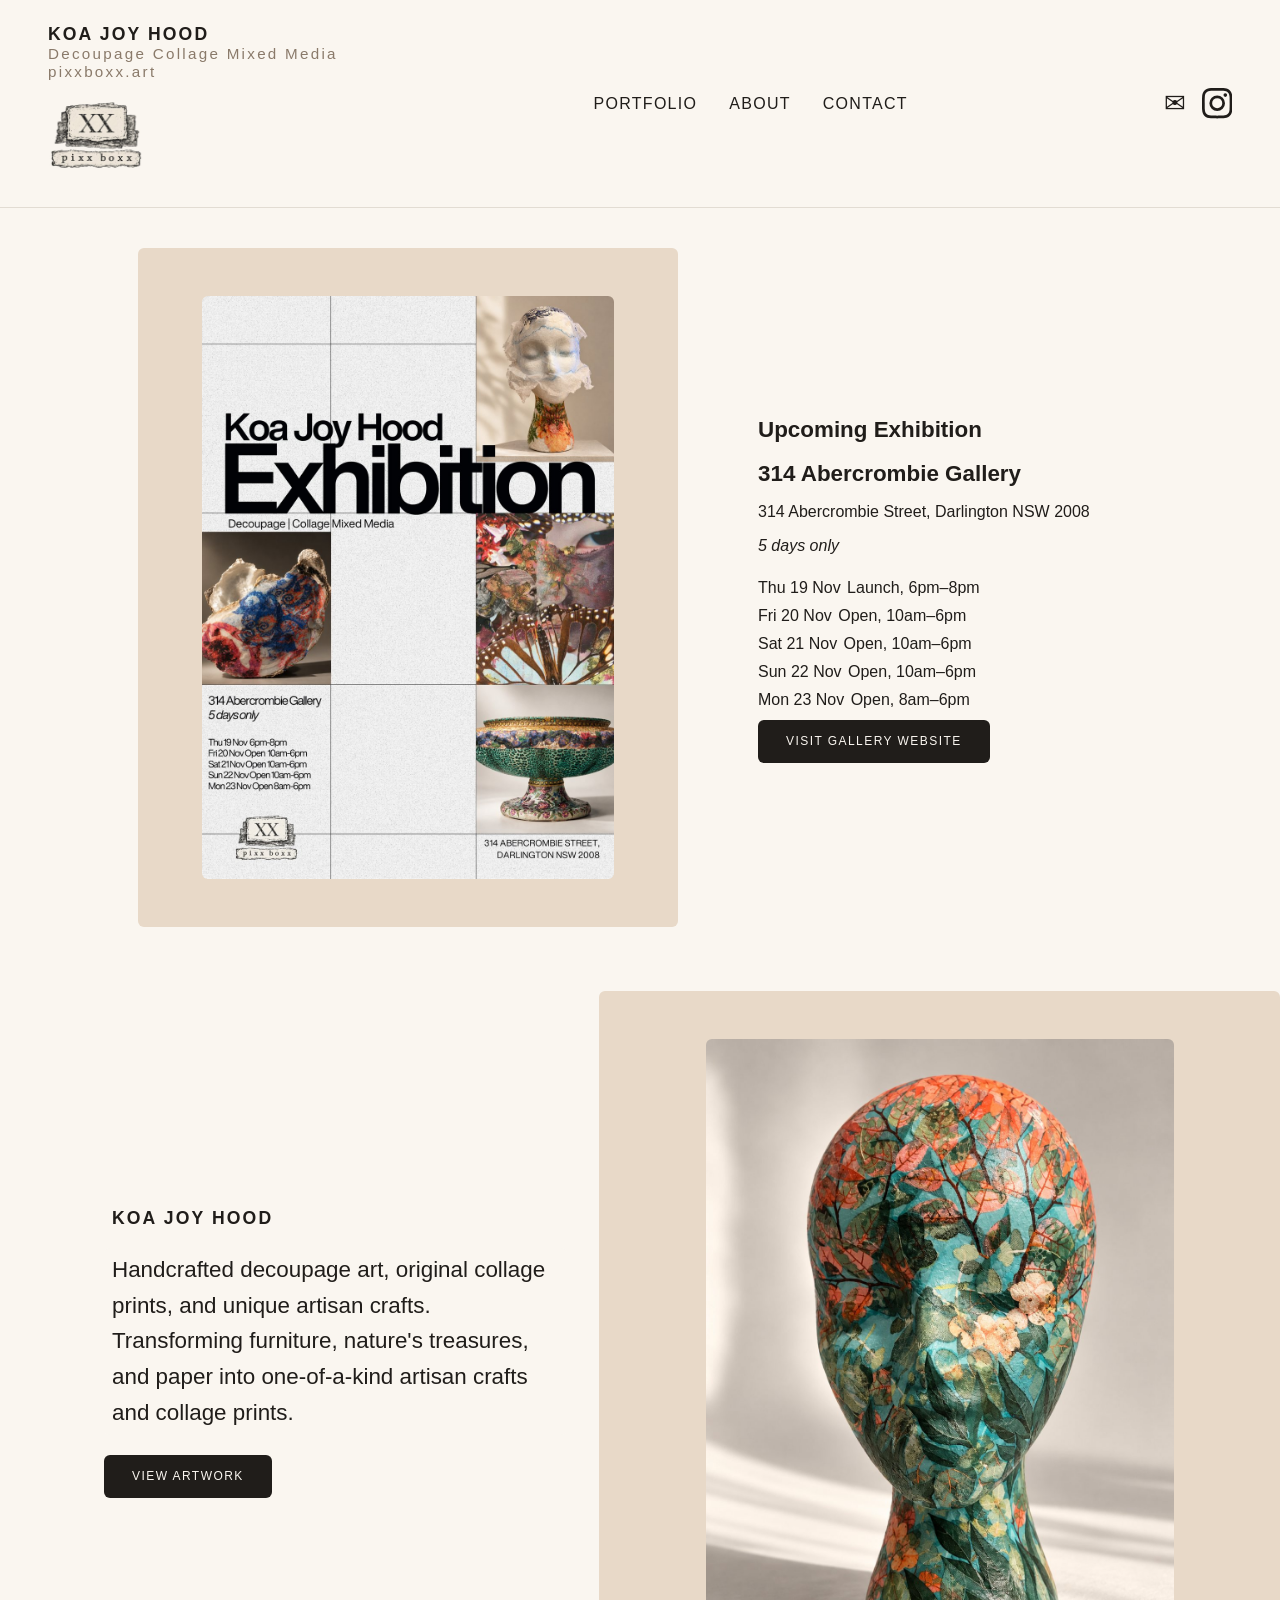
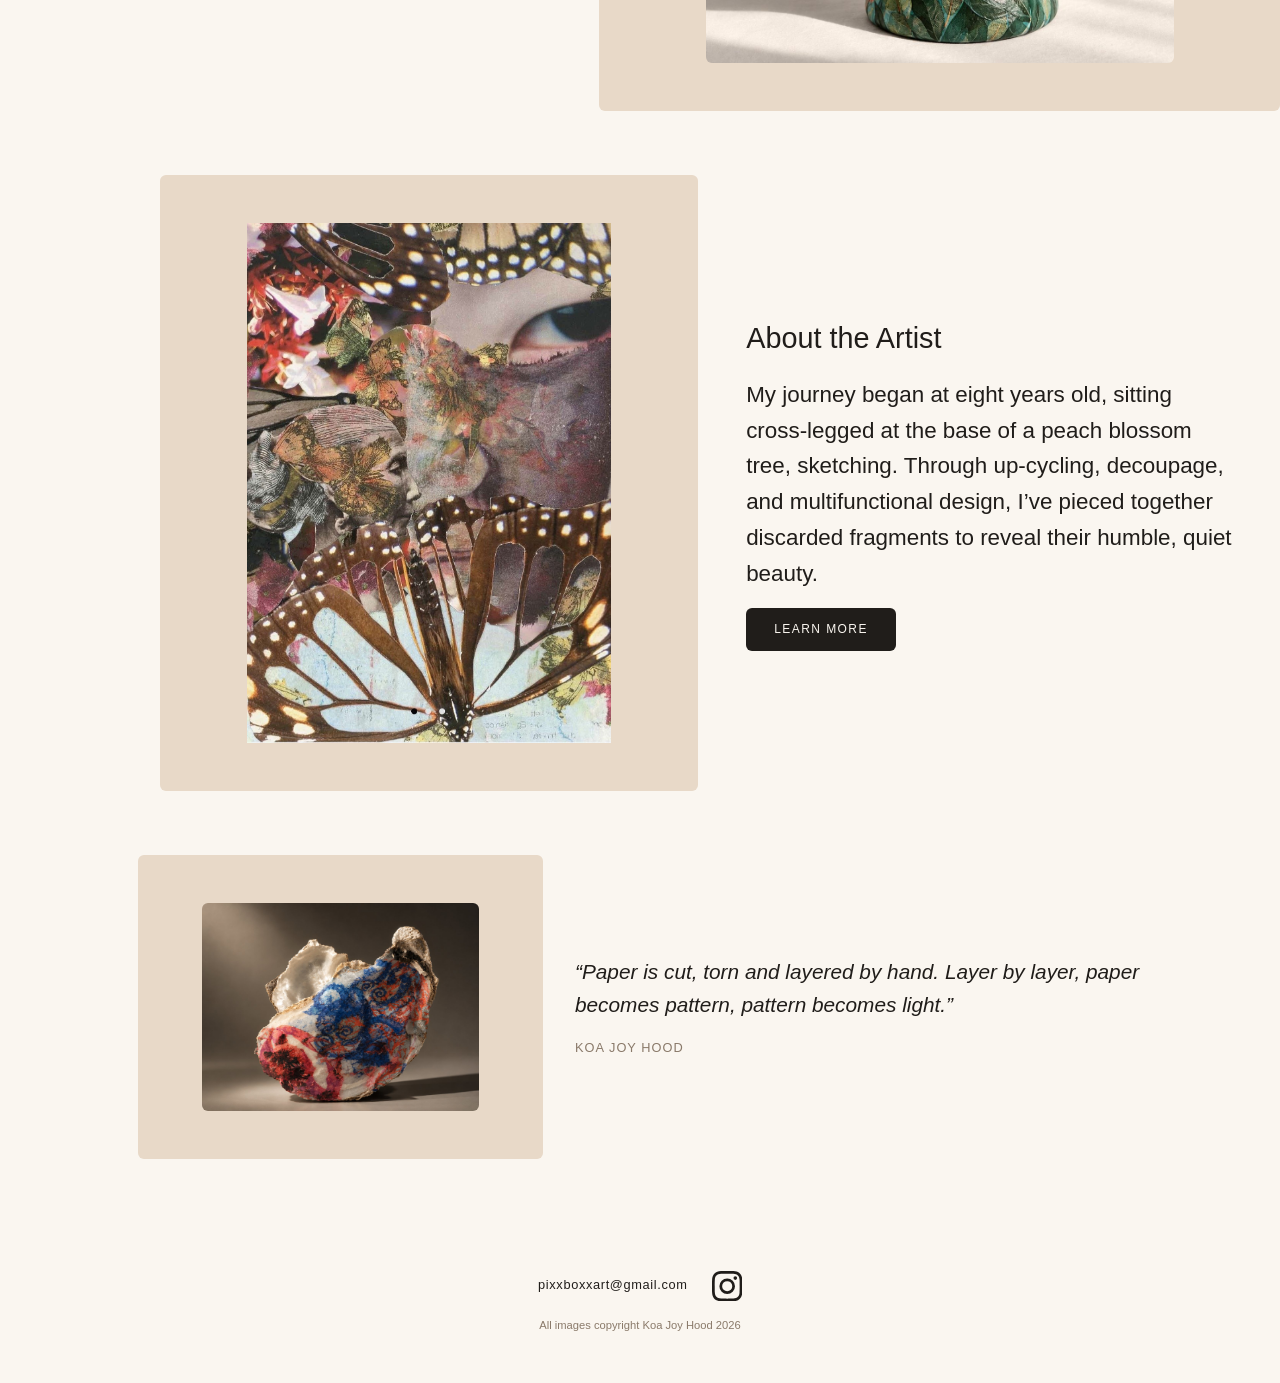
==== commit 61546113: "v2: one-paragraph hero description; exhibition poster in beige box Co-Authored-By: Claude Opus 5.5 <" ====
--- a/index.html
+++ b/index.html
@@ -68,8 +68,7 @@
       </div>
       <div class="hero-copy copy-stack">
         <h1 class="hero-title">Koa Joy Hood</h1>
-        <p class="hero-tagline">Handcrafted decoupage art, original collage prints, and unique artisan crafts.</p>
-        <p class="hero-tagline">Transforming furniture, nature's treasures, and paper into one-of-a-kind artisan crafts and collage prints.</p>
+        <p class="hero-tagline">Handcrafted decoupage art, original collage prints, and unique artisan crafts. Transforming furniture, nature's treasures, and paper into one-of-a-kind artisan crafts and collage prints.</p>
         <a class="btn" href="portfolio.html">View Artwork</a>
       </div>
     </section>
--- a/css/style.css
+++ b/css/style.css
@@ -679,7 +679,7 @@
 
 /* v2 (Oct 2026): exhibition poster beside the show details */
 .show-strip.with-poster {
-  grid-template-columns: minmax(0, 420px) minmax(0, 1fr);
+  grid-template-columns: minmax(0, 540px) minmax(0, 1fr);
   align-items: center;
   gap: 2rem;
   max-width: 1100px;
@@ -688,10 +688,20 @@
   padding: 0 3rem;
 }
 
+/* Same beige containing box as the hero and quote images */
+.show-poster {
+  min-width: 0;
+  padding: 3rem 4rem;
+  box-sizing: border-box;
+  background: var(--clay-light);
+  display: flex;
+  align-items: center;
+  justify-content: center;
+}
+
 .show-poster img {
   width: 100%;
   height: auto;
-  box-shadow: 0 6px 24px rgba(32, 29, 26, 0.15);
 }
 
 .show-note {
@@ -709,10 +719,6 @@
   margin-bottom: 1rem;
 }
 
-.hero-copy .hero-tagline + .hero-tagline {
-  margin-top: -0.25rem;
-}
-
 /* v2: real artwork in the About the Artist strip */
 .about-image {
   display: flex;
@@ -755,7 +761,8 @@
   }
 
   .show-poster {
-    max-width: 420px;
+    max-width: 480px;
+    padding: 1.5rem;
   }
 
   .show-strip.with-poster .show-block {
--- a/css/style-rounded.css
+++ b/css/style-rounded.css
@@ -57,3 +57,12 @@
 .lightbox-image {
   border-radius: 6px;
 }
+
+.show-poster {
+  border-radius: 6px;
+  overflow: hidden;
+}
+
+.show-poster img {
+  border-radius: 6px;
+}
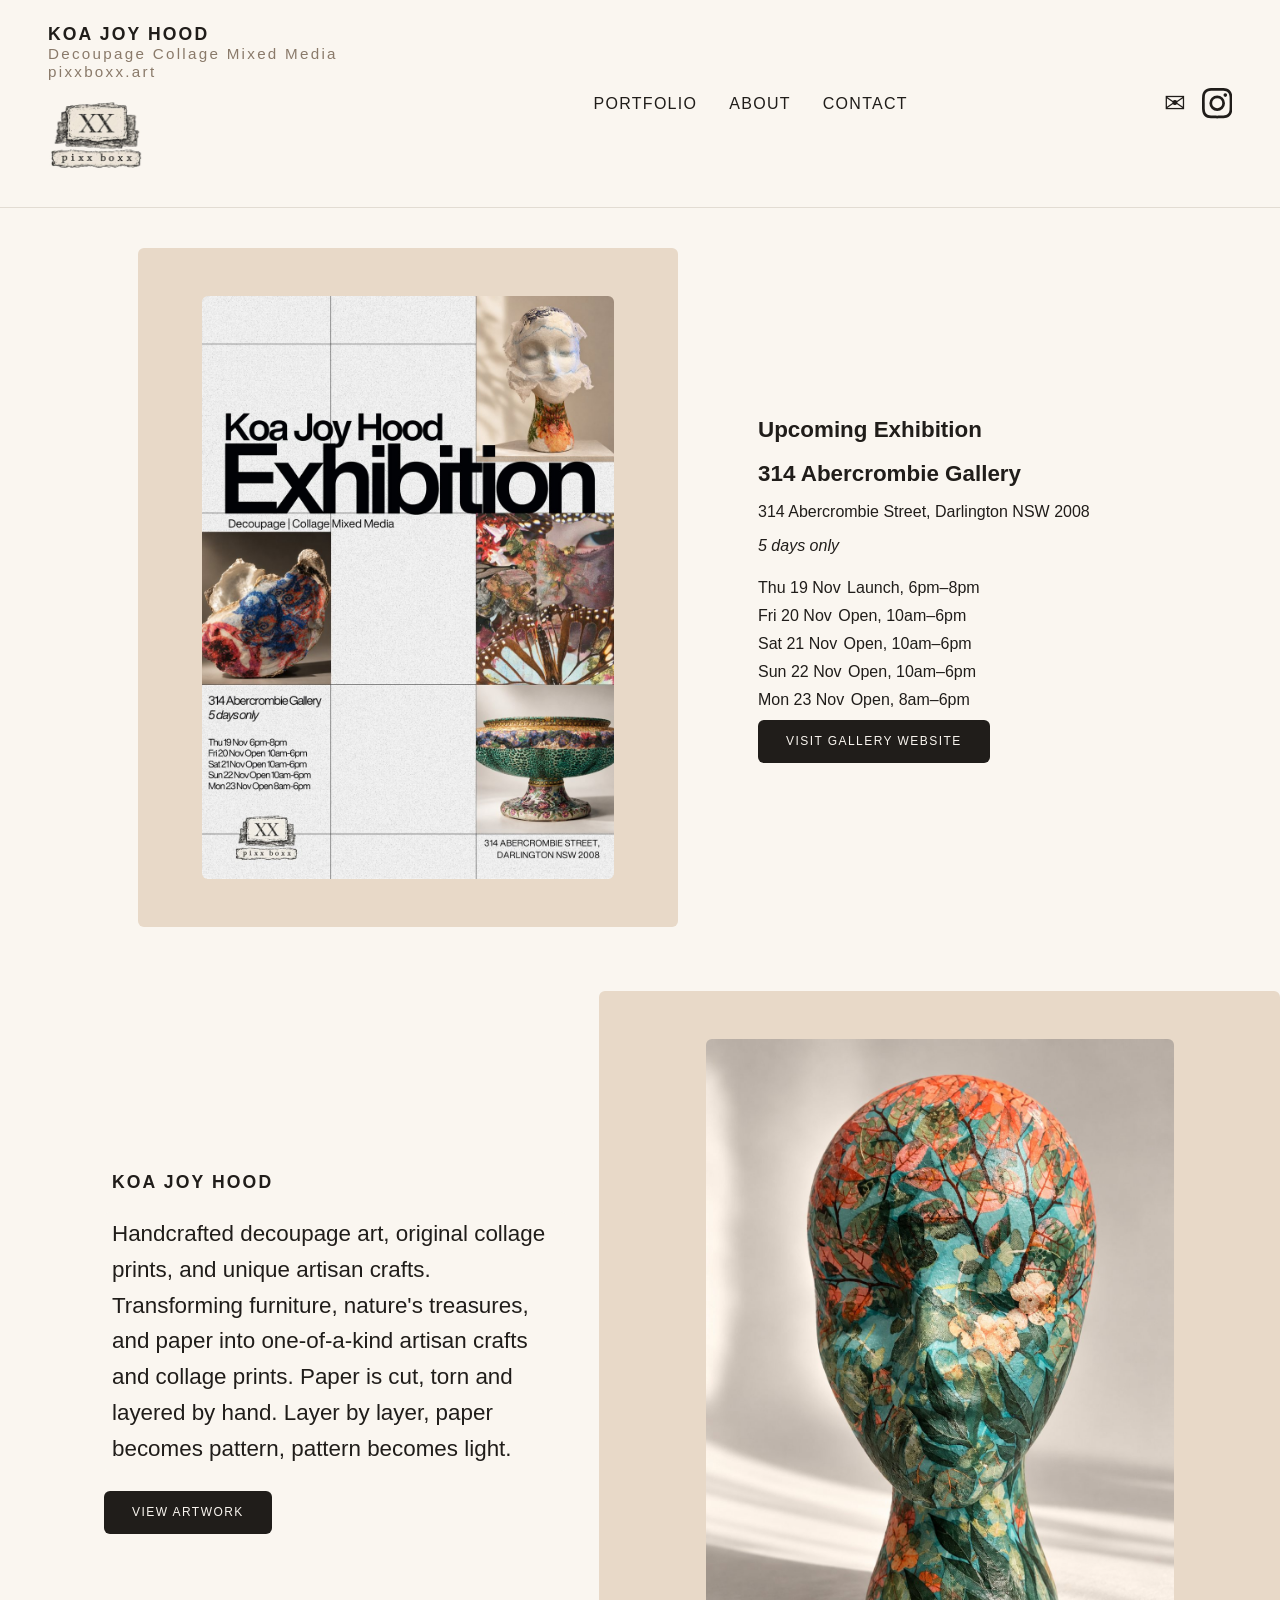
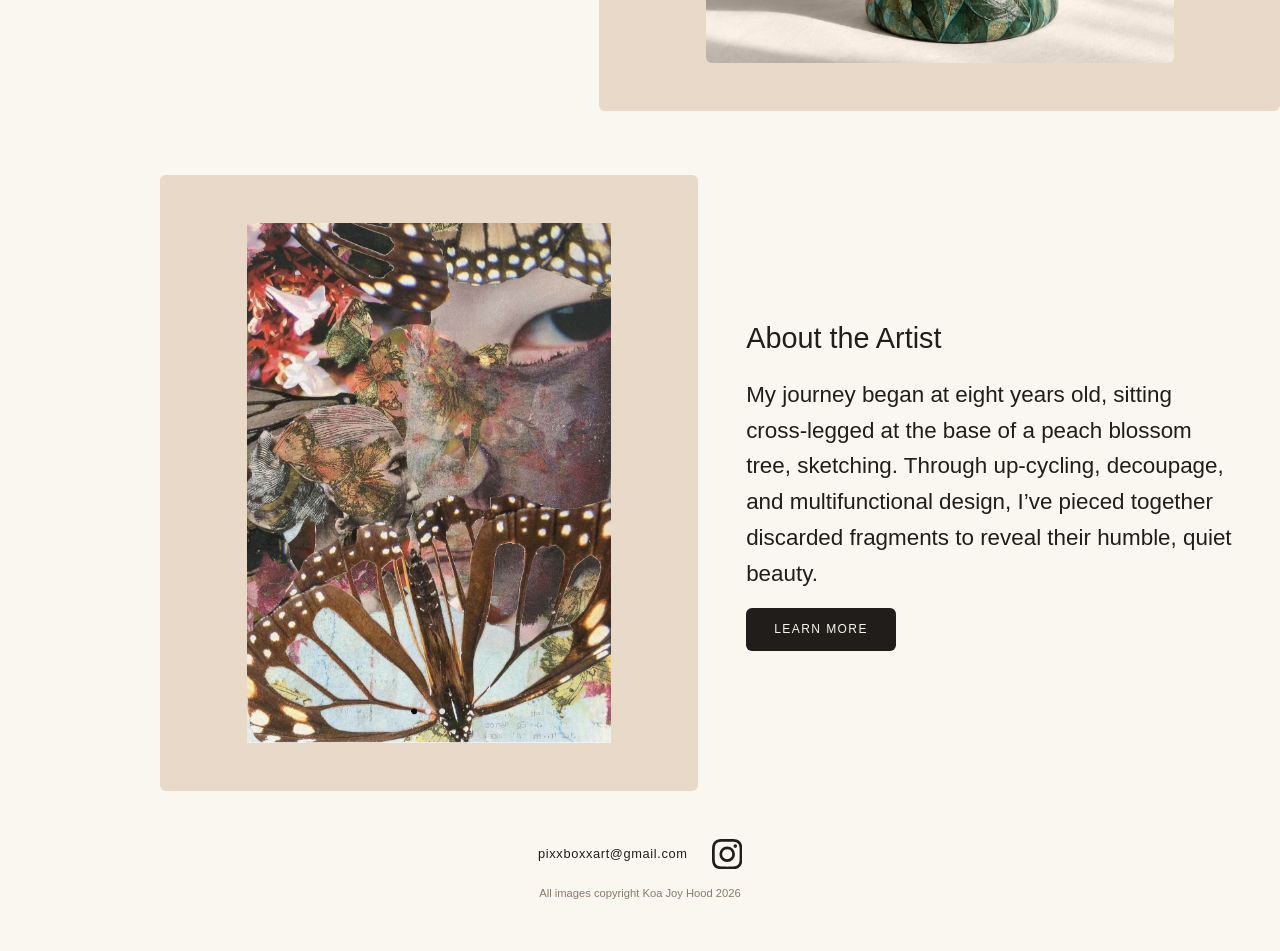
==== commit 571cda90: "v2: add "Paper is cut, torn..." to the Koa Joy Hood description; remove the separate quote section C" ====
--- a/index.html
+++ b/index.html
@@ -68,7 +68,7 @@
       </div>
       <div class="hero-copy copy-stack">
         <h1 class="hero-title">Koa Joy Hood</h1>
-        <p class="hero-tagline">Handcrafted decoupage art, original collage prints, and unique artisan crafts. Transforming furniture, nature's treasures, and paper into one-of-a-kind artisan crafts and collage prints.</p>
+        <p class="hero-tagline">Handcrafted decoupage art, original collage prints, and unique artisan crafts. Transforming furniture, nature's treasures, and paper into one-of-a-kind artisan crafts and collage prints. Paper is cut, torn and layered by hand. Layer by layer, paper becomes pattern, pattern becomes light.</p>
         <a class="btn" href="portfolio.html">View Artwork</a>
       </div>
     </section>
@@ -82,17 +82,6 @@
         <h2>About the Artist</h2>
         <p>My journey began at eight years old, sitting cross-legged at the base of a peach blossom tree, sketching. Through up-cycling, decoupage, and multifunctional design, I’ve pieced together discarded fragments to reveal their humble, quiet beauty.</p>
         <a class="btn" href="about.html">learn more</a>
-      </div>
-    </section>
-
-    <!-- Pull quote -->
-    <section class="quote-block">
-      <div class="quote-image">
-        <img src="images/the-world-is-your-oyster.jpg" alt="The World Is Your Oyster, a decoupage oyster shell by Koa Joy Hood">
-      </div>
-      <div class="quote-copy">
-        <p class="quote-text">“Paper is cut, torn and layered by hand. Layer by layer, paper becomes pattern, pattern becomes light.”</p>
-        <p class="quote-attribution">Koa Joy Hood</p>
       </div>
     </section>
 
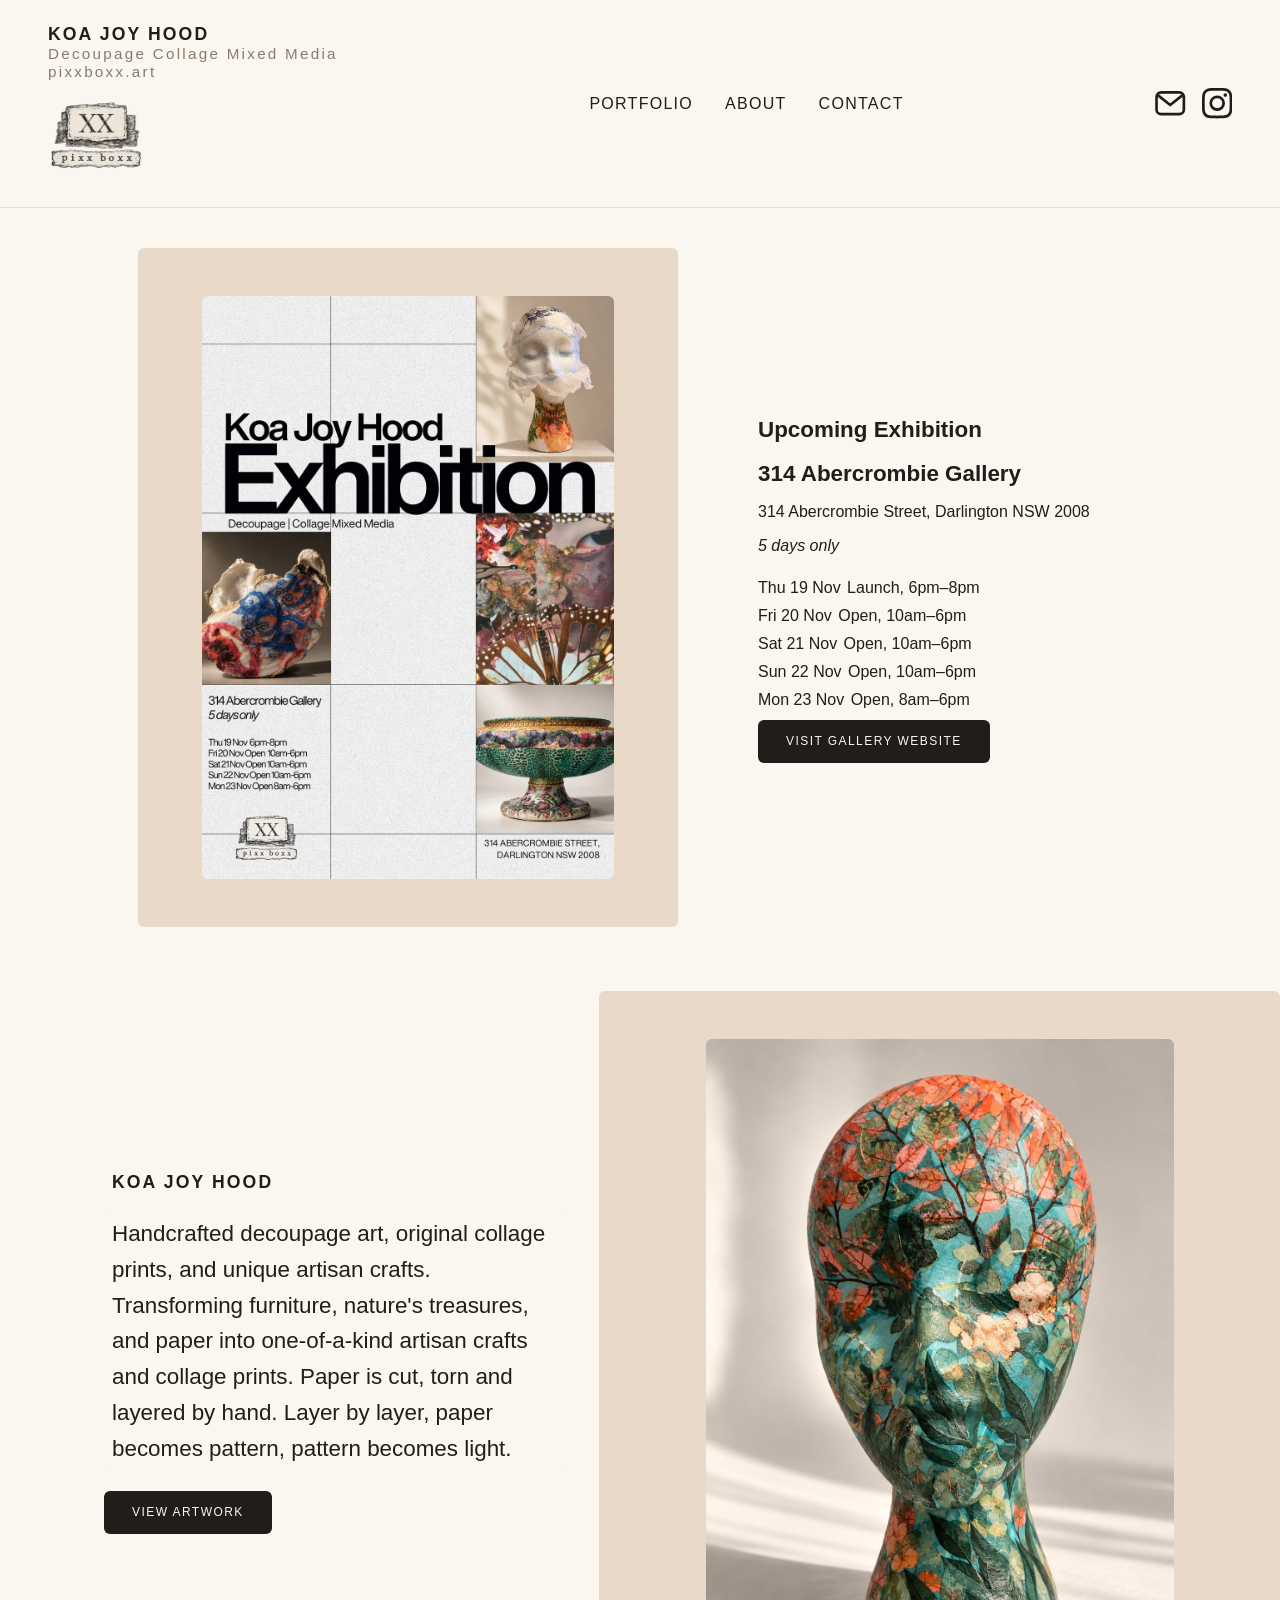
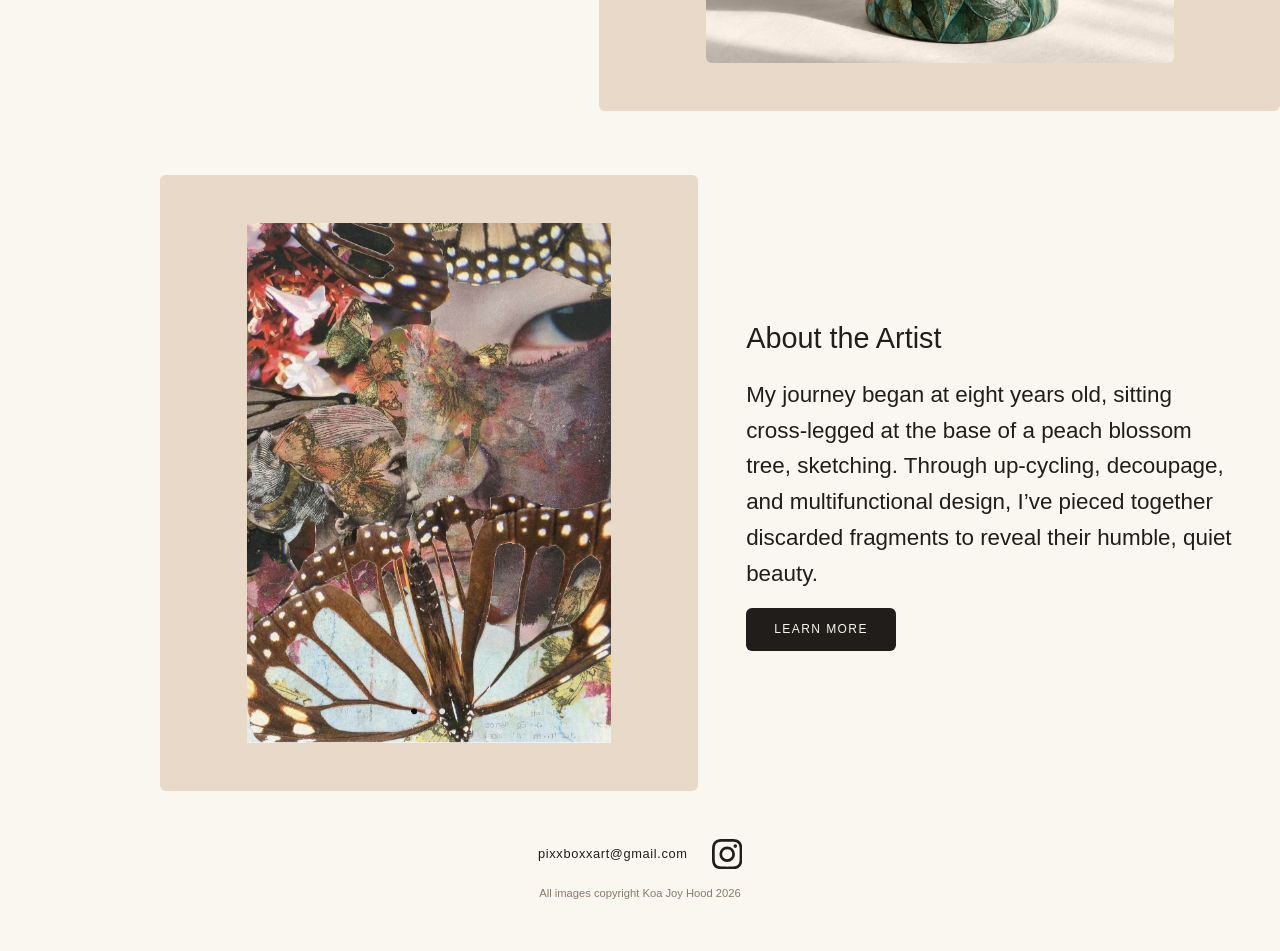
==== commit 252ee481: "v2: header email icon now an SVG matching the Instagram icon size and style Co-Authored-By: Claude O" ====
--- a/index.html
+++ b/index.html
@@ -31,7 +31,7 @@
     </nav>
 
     <div class="header-social">
-      <a href="mailto:pixxboxxart@gmail.com" aria-label="Email">✉</a>
+      <a href="mailto:pixxboxxart@gmail.com" aria-label="Email"><svg viewBox="0 0 24 24" fill="none" stroke="currentColor" stroke-width="2.1" stroke-linejoin="round" stroke-linecap="round" aria-hidden="true"><rect x="1.2" y="3.4" width="21.6" height="17.2" rx="3.6"/><path d="M2.2 5.6 12 13.4l9.8-7.8"/></svg></a>
       <a href="https://www.instagram.com/pixxboxx.art" target="_blank" rel="noopener" aria-label="Instagram @pixxboxx.art"><svg viewBox="0 0 24 24" fill="currentColor" aria-hidden="true"><path d="M12 2.163c3.204 0 3.584.012 4.85.07 3.252.148 4.771 1.691 4.919 4.919.058 1.265.069 1.645.069 4.849 0 3.205-.012 3.584-.069 4.849-.149 3.225-1.664 4.771-4.919 4.919-1.266.058-1.644.07-4.85.07-3.204 0-3.584-.012-4.849-.07-3.26-.149-4.771-1.699-4.919-4.92-.058-1.265-.07-1.644-.07-4.849 0-3.204.013-3.583.07-4.849.149-3.227 1.664-4.771 4.919-4.919 1.266-.057 1.645-.069 4.849-.069zm0-2.163c-3.259 0-3.667.014-4.947.072-4.358.2-6.78 2.618-6.98 6.98-.059 1.281-.073 1.689-.073 4.948 0 3.259.014 3.668.072 4.948.2 4.358 2.618 6.78 6.98 6.98 1.281.058 1.689.072 4.948.072 3.259 0 3.668-.014 4.948-.072 4.354-.2 6.782-2.618 6.979-6.98.059-1.28.073-1.689.073-4.948 0-3.259-.014-3.667-.072-4.947-.196-4.354-2.617-6.78-6.979-6.98-1.281-.059-1.69-.073-4.949-.073zm0 5.838a6.162 6.162 0 1 0 0 12.324 6.162 6.162 0 0 0 0-12.324zm0 10.162a4 4 0 1 1 0-8 4 4 0 0 1 0 8zm6.406-11.845a1.44 1.44 0 1 0 0 2.88 1.44 1.44 0 0 0 0-2.88z"/></svg></a>
     </div>
 
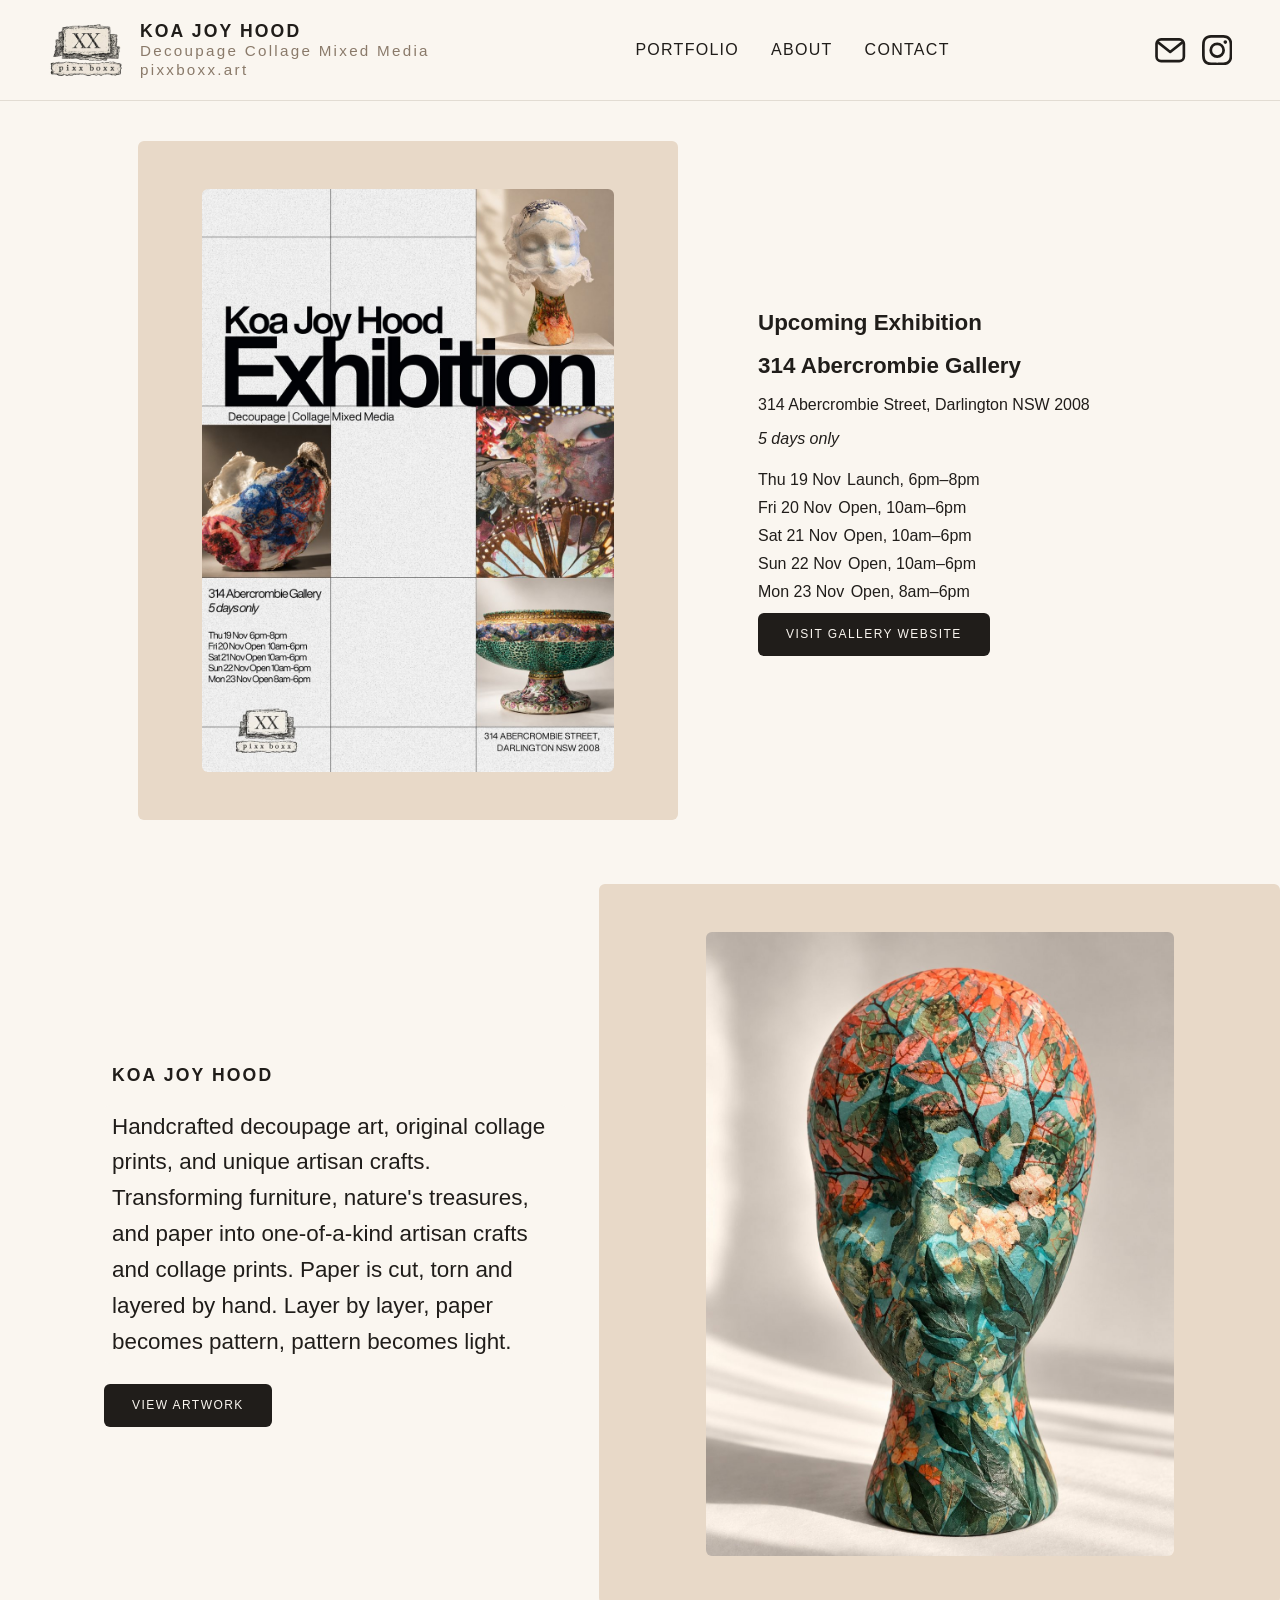
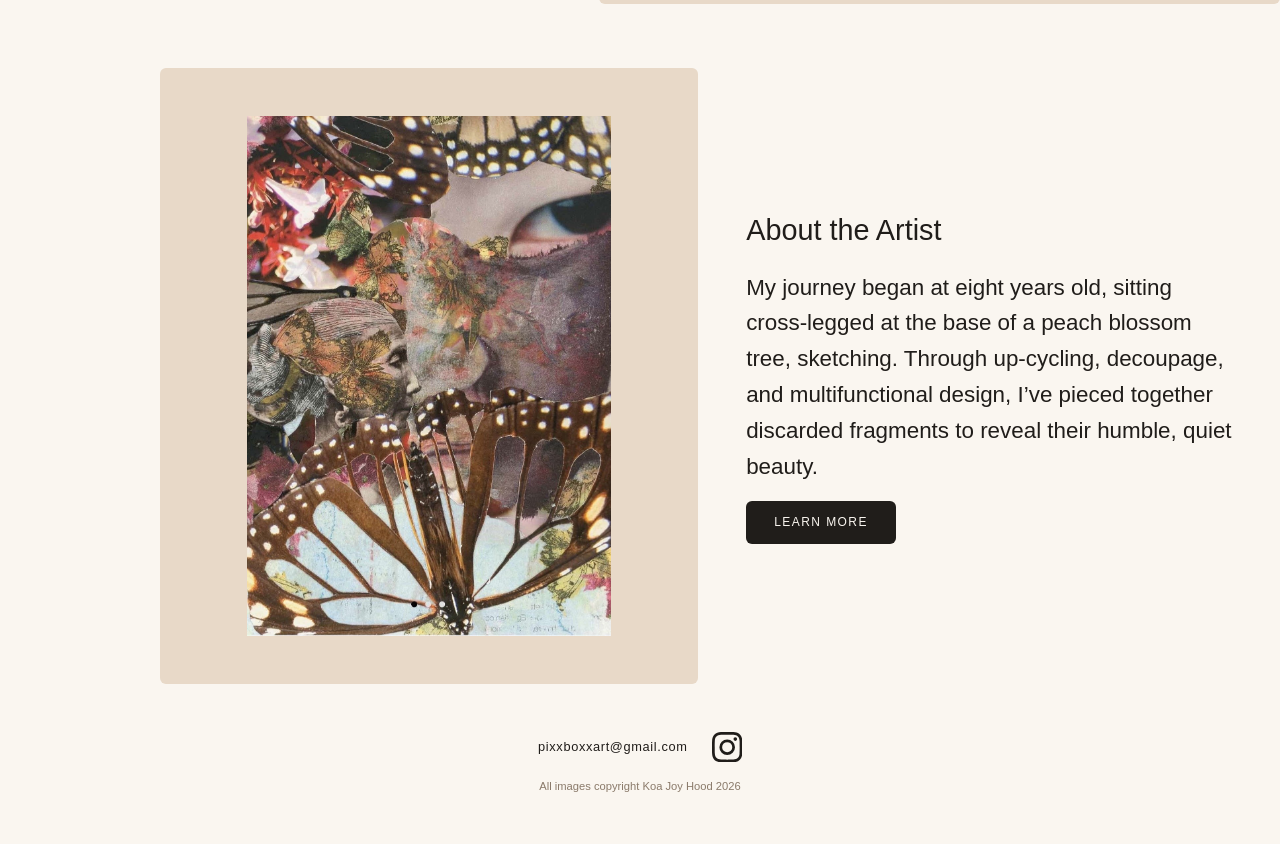
==== commit 96595f1e: "v2: shorter header with logo stamp on the left and text beside it; working phone menu Co-Authored-By" ====
--- a/index.html
+++ b/index.html
@@ -18,10 +18,12 @@
 
   <header class="site-header">
     <a class="logo" href="index.html">
-      <span class="logo-name">Koa Joy Hood</span>
-      <span class="logo-tagline">Decoupage Collage Mixed Media</span>
-      <span class="logo-tagline">pixxboxx.art</span>
       <img class="logo-icon" src="images/pixxboxx-logo.jpg" alt="pixx boxx logo stamp">
+      <span class="logo-text">
+        <span class="logo-name">Koa Joy Hood</span>
+        <span class="logo-tagline">Decoupage Collage Mixed Media</span>
+        <span class="logo-tagline">pixxboxx.art</span>
+      </span>
     </a>
 
     <nav class="main-nav">
--- a/css/style.css
+++ b/css/style.css
@@ -58,16 +58,24 @@
   display: flex;
   align-items: center;
   justify-content: space-between;
-  padding: 1.5rem 3rem;
+  padding: 0.75rem 3rem;
   background: var(--cream);
   border-bottom: 1px solid var(--line);
   flex-wrap: wrap;
 }
 
+/* v2: logo stamp on the left, name and taglines left-aligned beside it */
 .logo {
   display: flex;
+  flex-direction: row;
+  align-items: center;
+  gap: 1rem;
+  line-height: 1.2;
+}
+
+.logo-text {
+  display: flex;
   flex-direction: column;
-  line-height: 1.2;
 }
 
 .logo-name {
@@ -84,11 +92,11 @@
 }
 
 .logo-icon {
-  width: 96px;
-  height: 96px;
+  width: 76px;
+  height: 76px;
   object-fit: contain;
   mix-blend-mode: multiply;
-  margin-top: 0.35rem;
+  flex-shrink: 0;
 }
 
 .main-nav {
@@ -804,7 +812,37 @@
   }
 
   .site-header {
-    padding: 1.25rem 1.5rem;
+    padding: 0.75rem 1.5rem;
+  }
+
+  /* v2: phone menu, opened by the ☰ button (it had no style before, so it never appeared) */
+  .main-nav.open {
+    display: flex;
+    flex-direction: column;
+    gap: 0.75rem;
+    width: 100%;
+    order: 3;
+    padding: 1rem 0 0.5rem;
+  }
+
+  .logo-icon {
+    width: 60px;
+    height: 60px;
+  }
+
+  .logo {
+    flex: 1 1 0;
+    min-width: 0;
+    gap: 0.75rem;
+  }
+
+  .logo-name {
+    font-size: 0.95rem;
+  }
+
+  .logo-tagline {
+    font-size: 0.75rem;
+    letter-spacing: 0.08em;
   }
 
   .hero {
